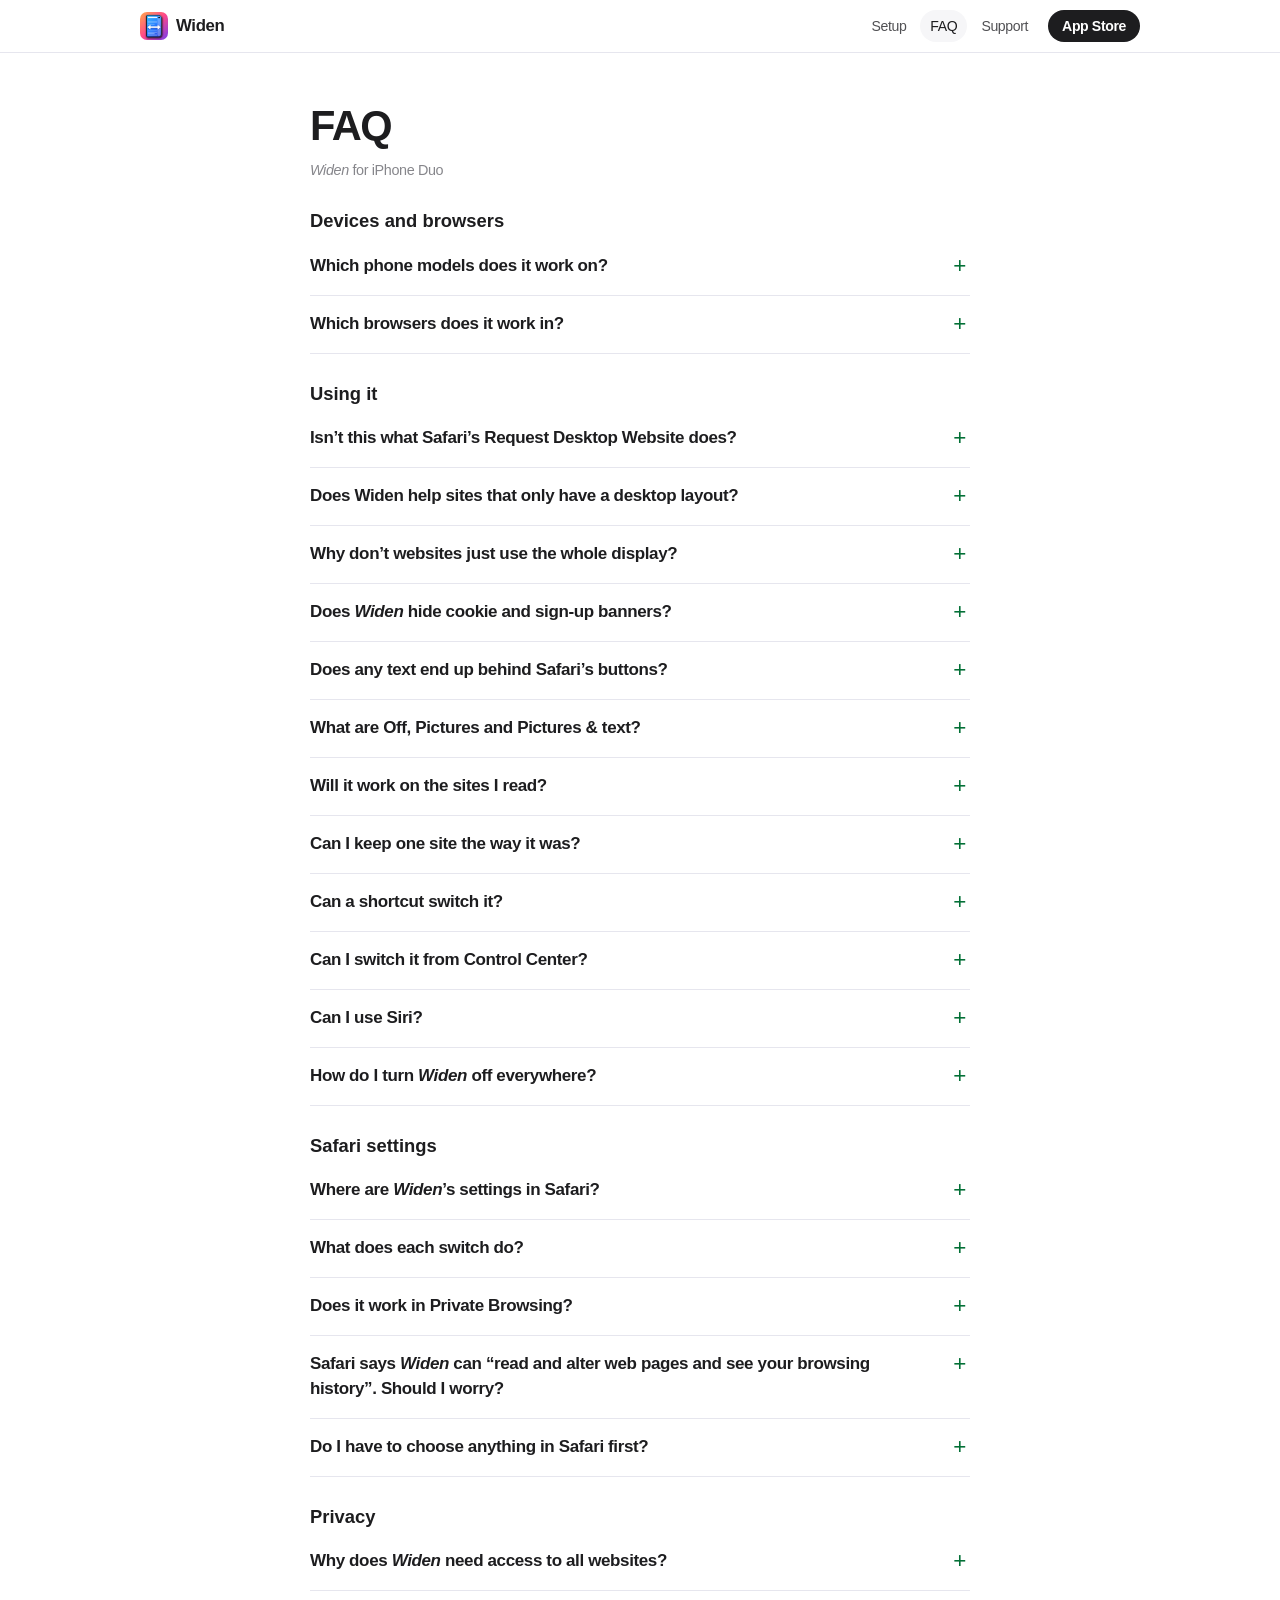
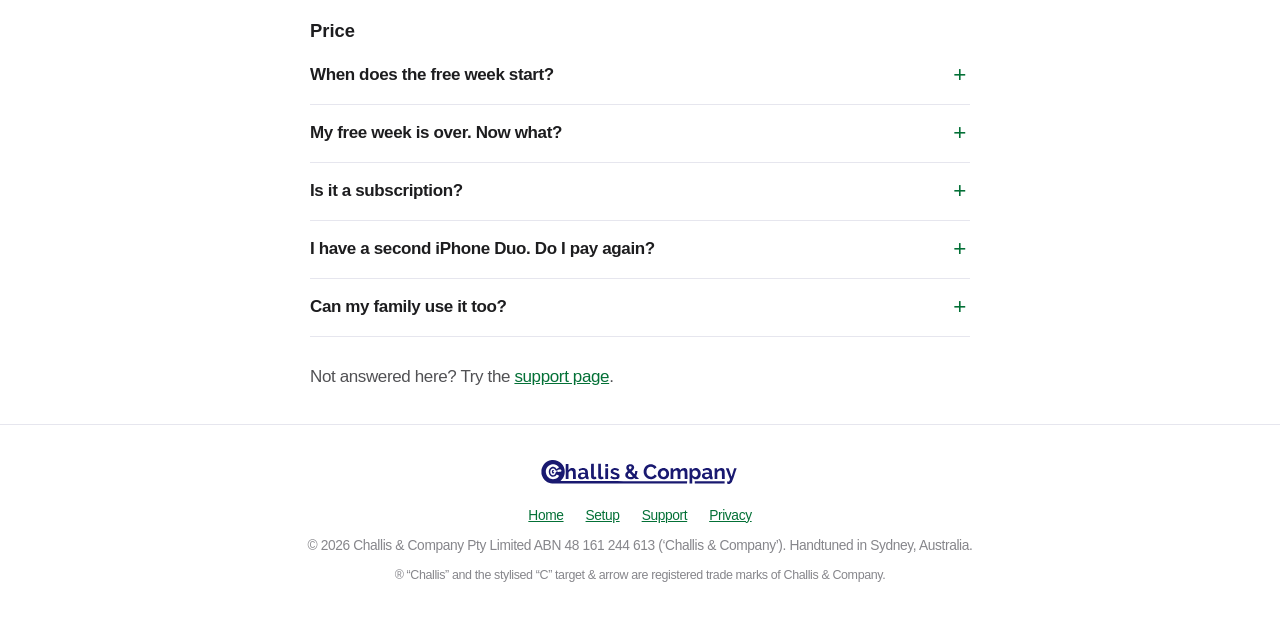
==== faq/index.html @ 553110d8 "Apple's App Store badge, black and (in dark mode) white Co-Authored-By: Claude Opus 5.5 <noreply@ant" ====
<!DOCTYPE html>
<html lang="en">
<head>
<meta charset="utf-8">
<meta name="viewport" content="width=device-width, initial-scale=1">
<title>FAQ — Widen for iPhone Duo</title>
<meta name="description" content="Answers about Widen, the Safari extension for the iPhone Duo&#39;s outer display: phones, browsers, websites, privacy and the free week.">
<meta property="og:type" content="website">
<meta property="og:site_name" content="Widen for iPhone Duo">
<meta property="og:title" content="FAQ — Widen for iPhone Duo">
<meta property="og:description" content="Answers about Widen, the Safari extension for the iPhone Duo&#39;s outer display: phones, browsers, websites, privacy and the free week.">
<meta property="og:url" content="https://widen.challis.com.au/faq/">
<meta property="og:image" content="https://widen.challis.com.au/img/share.png?v=2">
<meta property="og:image:width" content="1200">
<meta property="og:image:height" content="630">
<meta property="og:image:alt" content="Google Maps on iPhone Duo's outer display, without and with Widen">
<meta name="twitter:card" content="summary_large_image">
<link rel="icon" type="image/png" sizes="32x32" href="../img/favicon-32.png">
<link rel="icon" type="image/png" sizes="16x16" href="../img/favicon-16.png">
<link rel="stylesheet" href="../style.css?v=af453d93">
<link rel="apple-touch-icon" href="../img/apple-touch-icon.png">
</head>
<body>
<a class="skip" href="#main">Skip to content</a>
<nav class="bar" aria-label="Widen">
  <div class="wrap">
    <a class="bar-brand" href="../"><img src="../img/apple-touch-icon.png" alt=""><span class="bar-name">Widen</span></a>
    <div class="bar-links"><a href="../setup/">Setup</a><a href="../faq/" aria-current="page">FAQ</a><a href="../support/">Support</a><a class="bar-store" href="https://apps.apple.com/app/id6824905949">App Store</a></div>
  </div>
</nav>
<main class="doc" id="main">
  <div class="wrap narrow">
    <h1>FAQ</h1>
    <p class="updated"><em>Widen</em> for iPhone Duo</p>

    <h2>Devices and browsers</h2>
    <div class="faq">
      <details>
        <summary>Which phone models does it work on?</summary>
        <p>The iPhone Duo, on its outer display, when the phone is closed. That&rsquo;s the only display where Safari puts its buttons in a column down the side. On the inner display, <em>Widen</em> leaves pages alone, and on other iPhone models the app tells you it has nothing to change.</p>
      </details>
      <details>
        <summary>Which browsers does it work in?</summary>
        <p>Safari. <em>Widen</em> is a Safari extension, and other browsers on iPhone can&rsquo;t run Safari extensions.</p>
      </details>
    </div>

    <h2>Using it</h2>
    <div class="faq">
      <details>
        <summary>Isn&rsquo;t this what Safari&rsquo;s Request Desktop Website does?</summary>
        <p>No. Request Desktop Website swaps a phone layout for the computer version and shrinks it to fit, so the text gets tiny. <em>Widen</em> keeps the phone layout at its normal size and gives it more room.</p>
      </details>
      <details>
        <summary>Does Widen help sites that only have a desktop layout?</summary>
        <p>Yes, if you ask. Those sites are left alone at first. Set one to <strong>Pictures</strong> or <strong>Pictures &amp; text</strong> and tick <strong>Widen its desktop layout too</strong>: <em>Widen</em> fits the page to the display, then stretches it across the full width like any other.</p>
      </details>
      <details>
        <summary>Why don&rsquo;t websites just use the whole display?</summary>
        <p>They can&rsquo;t. Safari stops every page at the edge of its buttons, and a page that tries to reach underneath ends up sliding sideways as you scroll. <em>Widen</em> works from inside Safari, so it can widen the page and hold it steady at the same time.</p>
      </details>
      <details>
        <summary>Does <em>Widen</em> hide cookie and sign-up banners?</summary>
        <p>Yes, by default. It hides the cookie notices, newsletter sign-ups and &ldquo;open in the app&rdquo; boxes that sit over the page. It doesn&rsquo;t accept or decline anything for you; the site just treats you as not having chosen yet. To see them again, switch off <strong>Hide cookie, sign-up and app banners</strong> in <em>Widen</em>&rsquo;s panel.</p>
        <p>Whatever a site does until you choose still applies: it may use only essential cookies, or assume your consent where the law allows. A few sites also dim the page or stop it scrolling until you answer. If that happens, switch banner hiding off, answer the notice, then switch it back on.</p>
      </details>
      <details>
        <summary>Does any text end up behind Safari&rsquo;s buttons?</summary>
        <p>Not in the standard <strong>Pictures</strong> mode: text runs up to the buttons and stops, and only pictures, tables and backgrounds go behind them. If you&rsquo;d rather have every line full width, choose <strong>Pictures &amp; text</strong>. Site headers and menus stay clear of the camera either way.</p>
      </details>
      <details>
        <summary>What are Off, Pictures and Pictures &amp; text?</summary>
        <ul class=\"modes\"><li><strong>Off</strong>: Safari as usual.</li><li><strong>Pictures</strong>: photos, backgrounds and tables use the full width; text stops at Safari&rsquo;s buttons.</li><li><strong>Pictures &amp; text</strong>: text runs under the buttons too.</li></ul>
        <p>Choose one as the default for every site, and a different one for any site you like.</p>
      </details>
      <details>
        <summary>Will it work on the sites I read?</summary>
        <p>On almost all of them. A few sites size themselves in ways <em>Widen</em> can&rsquo;t reach yet, or come only in a desktop layout, which <em>Widen</em> leaves alone unless you ask. If a site doesn&rsquo;t look right, set it to <strong>Off</strong> in <em>Widen</em>&rsquo;s panel and <a href="../support/">tell us which one</a>; we&rsquo;ll try to fix it.</p>
      </details>
      <details>
        <summary>Can I keep one site the way it was?</summary>
        <p>Yes. Open <em>Widen</em>&rsquo;s panel on that site and set it to <strong>Off</strong>. Or do the reverse: leave <em>Widen</em> off and set the few sites you read most to <strong>Pictures</strong> or <strong>Pictures &amp; text</strong>. The panel lists every site you&rsquo;ve set, with a Remove button.</p>
      </details>
      <details>
        <summary>Can a shortcut switch it?</summary>
        <p>Yes. In Apple&rsquo;s Shortcuts app, <strong>Set Widen</strong> chooses <strong>Off</strong>, <strong>Pictures</strong> or <strong>Pictures &amp; text</strong>, and <strong>Toggle Widen</strong> switches between <strong>Off</strong> and <strong>Pictures</strong>. Use them in your own shortcuts and automations. Open pages follow straight away.</p>
      </details>
      <details>
        <summary>Can I switch it from Control Center?</summary>
        <p>Yes. In Control Center, tap <strong>+</strong>, then <strong>Add a Control</strong>, and choose <strong>Widen</strong>. Each tap steps through Off, Pictures and Pictures &amp; text, and the button shows the current mode. It sets the choice for all sites (sites with their own setting keep it), and Safari uses it from the next page you open.</p>
      </details>
      <details>
        <summary>Can I use Siri?</summary>
        <p>Yes. Say &ldquo;Toggle Widen&rdquo; to switch between <strong>Off</strong> and <strong>Pictures</strong>, or &ldquo;Set Widen&rdquo; and Siri asks which mode you want.</p>
      </details>
      <details>
        <summary>How do I turn <em>Widen</em> off everywhere?</summary>
        <p>Choose <strong>Off</strong> in <em>Widen</em>&rsquo;s panel in Safari. To remove it altogether, turn off <strong>Allow Extension</strong> in Settings › Apps › Safari › Extensions › Widen, or delete the app.</p>
      </details>
    </div>

    <h2>Safari settings</h2>
    <div class="faq">
      <details>
        <summary>Where are <em>Widen</em>&rsquo;s settings in Safari?</summary>
        <p>In <strong>Settings › Apps › Safari › Extensions › Widen</strong>. The <em>Widen</em> app&rsquo;s <strong>Open Safari Settings</strong> button takes you straight there.</p>
      </details>
      <details>
        <summary>What does each switch do?</summary>
        <p><strong>Allow Extension</strong> is the main switch: with it off, <em>Widen</em> does nothing at all. Under it, <strong>All Websites</strong> should be set to <strong>Allow</strong> so <em>Widen</em> can work on every page. <strong>Ask</strong> makes Safari check with you site by site, and until you allow a site, <em>Widen</em> can&rsquo;t see it (its panel tells you how to allow it). <strong>Private Browsing</strong> is a separate switch, covered below.</p>
      </details>
      <details>
        <summary>Does it work in Private Browsing?</summary>
        <p>Only if you let it. Safari doesn&rsquo;t run extensions in Private Browsing unless you switch on <strong>Private Browsing</strong> in <em>Widen</em>&rsquo;s Safari settings.</p>
        <p>If you do, your privacy is unchanged. <em>Widen</em> never records which pages you open, keeps no history, and sends nothing off your iPhone, so it has nothing to leave behind when you close a private tab. It only adjusts how each page is laid out, then forgets it.</p>
      </details>
      <details>
        <summary>Safari says <em>Widen</em> can &ldquo;read and alter web pages and see your browsing history&rdquo;. Should I worry?</summary>
        <p>That&rsquo;s Safari&rsquo;s standard wording for any extension that works on web pages. <em>Widen</em> only measures each page&rsquo;s layout and adjusts it on your iPhone. It doesn&rsquo;t record your browsing or send anything anywhere. The <a href="../privacy/">privacy policy</a> has the details.</p>
      </details>
      <details>
        <summary>Do I have to choose anything in Safari first?</summary>
        <p>No. Once <em>Widen</em> is allowed in Safari, every site opens in <strong>Pictures</strong> mode. Use the <em>Widen</em> panel in Safari&rsquo;s page menu only to change that, or to give one site its own setting.</p>
      </details>
    </div>

    <h2>Privacy</h2>
    <div class="faq">
      <details>
        <summary>Why does <em>Widen</em> need access to all websites?</summary>
        <p>It has to adjust each page&rsquo;s layout as it loads. It doesn&rsquo;t keep or send anything: no analytics, and no network requests of its own. The <a href="../privacy/">privacy policy</a> is short. If you&rsquo;d rather, set <strong>All Websites</strong> to <strong>Ask</strong> and allow just the sites you choose.</p>
      </details>
    </div>

    <h2>Price</h2>
    <div class="faq">
      <details>
        <summary>When does the free week start?</summary>
        <p>By itself, the first time <em>Widen</em> widens a page, once you&rsquo;ve turned it on in Safari. There&rsquo;s no trial to start.</p>
      </details>
      <details>
        <summary>My free week is over. Now what?</summary>
        <p>Pages go back to how Safari lays them out, and your settings wait for you. Buy <em>Widen</em> in the app whenever you like and everything picks up where it was.</p>
      </details>
      <details>
        <summary>Is it a subscription?</summary>
        <p>No. It&rsquo;s US$3.99 (launch price) for lifetime access, paid once. Outside the US, the App Store sets the equivalent price in your currency.</p>
      </details>
      <details>
        <summary>I have a second iPhone Duo. Do I pay again?</summary>
        <p>No. Open the <em>Widen</em> app on the other iPhone Duo, signed in with the same Apple Account, and restore your purchase. If you haven&rsquo;t bought it yet, that iPhone Duo gets its own free week.</p>
      </details>
      <details>
        <summary>Can my family use it too?</summary>
        <p>Yes. <em>Widen</em> works with Family Sharing, so one purchase covers everyone in your family group who has an iPhone Duo. They open the <em>Widen</em> app and restore the purchase.</p>
      </details>
    </div>

    <p style="margin-top:28px">Not answered here? Try the <a href="../support/">support page</a>.</p>
  </div>
</main>
<footer>
  <div class="wrap">
    <a class="cc-link" href="https://challis.com.au/" aria-label="Challis &amp; Company"><svg class="cc-mark" viewBox="0 0 1642 217" fill="currentColor" role="img" aria-label="Challis &amp; Company"><path d="M965 2090 c-272 -30 -533 -186 -685 -410 -56 -82 -107 -189 -137 -287 -25 -82 -27 -101 -27 -268 0 -167 2 -186 27 -268 64 -209 184 -383 348 -507 153 -115 307 -173 509 -190 77 -7 1921 -10 5595 -8 l5480 3 3 98 3 97 -5206 0 c-2863 0 -5205 2 -5205 3 0 2 37 42 83 88 187 189 279 415 279 684 0 268 -92 495 -277 681 -208 211 -501 316 -790 284z m254 -365 c35 -9 91 -30 125 -48 63 -33 159 -121 188 -173 l17 -31 -89 -61 c-49 -34 -93 -62 -97 -61 -4 0 -21 21 -38 47 -39 60 -94 98 -175 118 -81 21 -155 14 -225 -21 -226 -110 -276 -472 -93 -671 60 -65 145 -104 228 -104 123 0 230 52 281 137 12 21 23 39 25 41 3 5 184 -99 190 -110 10 -15 -44 -94 -93 -138 -103 -90 -249 -143 -398 -143 -138 0 -226 30 -342 118 -161 120 -267 356 -249 554 9 91 45 206 89 279 72 121 225 233 363 266 78 19 214 19 293 1z m-62 -346 c51 -25 98 -78 116 -134 l14 -40 57 3 c48 2 65 8 104 37 50 39 51 39 174 55 95 13 114 9 98 -20 -14 -25 -13 -30 6 -30 8 0 25 -5 37 -11 21 -12 21 -12 -8 -35 -28 -22 -28 -24 -12 -42 9 -10 17 -21 17 -24 0 -3 -51 -13 -112 -23 -110 -16 -114 -16 -170 4 -54 18 -84 20 -155 5 -16 -3 -23 -14 -28 -46 -17 -100 -67 -177 -138 -213 -65 -32 -110 -32 -175 1 -186 92 -185 421 1 513 54 27 119 27 174 0z" transform="translate(0.000000,217.000000) scale(0.100000,-0.100000)"/><path d="M1033 1260c-57-34-79-139-47-219 38-96 129-94 170 5 23 54 20 57-42 49l-55-7 3 38c3 37 5 39 47 46 24 4 46 10 49 12 11 11-36 71-64 82-27 11-35 10-61-6zM2117 1764c-4-4-7-286-7-626l0-618 115 0 115 0 0 273 0 274 29 39c59 83 149 132 216 120 52-10 100-57 114-110 7-28 11-150 11-320l0-276 116 0 116 0-4 338c-5 365-8 393-63 472-96 139-356 127-490-22-24-26-45-48-47-48-1 0-3 114-3 252l0 253-106 3c-58 1-108-1-112-4zM4197 1763c-12-12-8-1047 4-1105 9-40 21-63 53-94 66-67 165-78 319-37 65 18 64 16 43 123-9 48-16 64-27 61-7-2-37-6-65-8-47-5-52-3-77 27l-27 32 0 504 0 504-108 0c-60 0-112-3-115-7zM4780 1215c0-477 2-561 15-592 34-82 96-117 205-117 82 0 179 18 202 37 13 11 13 22 0 95-13 69-18 82-31 76-9-3-37-9-62-11-38-4-50-1-75 20l-29 25-3 511-3 511-109 0-110 0 0-555zM5367 1764c-4-4-7-56-7-116l0-108 115 0 116 0-3 113-3 112-106 3c-58 1-108-1-112-4zM7337 1740c-143-24-242-126-254-260-7-77 16-145 79-227l50-65-24-15c-48-33-135-130-158-178-21-41-25-65-25-136 0-79 3-92 35-154 113-221 432-272 682-108l28 17 48-47 48-48 144 3 143 3-116 123c-65 68-117 127-117 132 0 4 11 32 25 62 31 68 61 182 70 271l7 68-93-3-94-3-7-66c-7-79-38-181-52-177-6 2-60 54-121 116l-109 112 71 65c118 107 157 217 121 336-26 89-121 159-239 179-71 11-74 11-142 0zm133-175c16-8 34-24 40-34 16-31 12-93-9-125-20-29-97-96-112-96-4 0-28 26-53 58-37 46-46 65-46 97 0 48 21 82 64 101 41 18 80 17 116-1zm15-666c72-77 130-146 130-152 0-6-22-22-50-36-64-34-188-37-248-7-81 40-122 149-83 224 18 35 94 112 111 112 5 0 69-64 140-141zM8993 1729c-223-37-409-214-468-444-20-78-19-231 1-308 56-216 231-400 429-453 67-18 205-17 284 1 90 22 184 70 247 128 59 54 99 111 91 131-5 13-158 106-175 106-5 0-15-12-23-26-24-45-107-112-162-130-302-102-559 216-447 551 55 161 188 254 349 243 109-8 215-70 257-151l15-28 82 57c45 31 86 60 91 64 12 11-45 90-98 137-121 106-296 152-473 122zM3423 1419c-90-15-253-85-253-108 0-5 13-37 29-73l30-65 92 46c89 45 95 46 183 46 79 0 96-3 130-24 47-29 75-87 76-155l0-48-32 7c-95 21-119 24-188 24-169 1-308-72-357-188-22-50-22-146 0-203 26-67 111-143 184-164 122-35 272 0 367 87 30 27 57 49 60 49 3 0 6-12 6-27 0-38 34-91 66-103 14-6 59-10 100-10l74 0 0 99c0 91-2 100-20 106-27 9-29 21-33 245-4 219-16 270-81 346-83 97-256 142-433 113zm242-493l40-12 3-66c3-62 1-69-27-101-62-70-204-102-279-63-66 34-91 119-53 182 31 51 92 74 191 73 47 0 103-6 125-13zM6040 1416c-70-20-123-51-164-96-85-95-98-228-29-310 35-43 100-73 244-116 162-47 211-72 222-110 22-76-55-131-169-121-75 7-158 35-225 76-27 17-53 31-58 31-15 0-83-119-77-135 9-24 97-74 181-102 68-22 98-26 200-27 71-1 137 4 162 12 60 18 133 70 168 120 26 38 30 54 34 123 4 95-7 126-61 175-50 45-101 66-260 111-145 40-183 60-192 98-11 44 21 97 69 113 76 26 205-4 295-68l29-21 45 68c53 78 52 81-44 132-104 56-265 76-370 47zM10023 1415c-290-63-436-392-299-670 82-166 251-257 454-242 250 17 422 206 422 462 0 311-266 518-577 450zm214-206c84-41 133-131 133-244 0-87-24-150-80-206-77-77-183-89-271-29-165 110-150 391 26 483 44 24 139 22 192-4zM11171 1419c-69-13-132-49-188-106l-53-54 0 76 0 76-102-3-102-3-2-442-2-443 114 0 114 0 0 260c0 292 1 299 70 374 72 77 161 95 225 44 52-41 55-62 55-383l0-295 115 0 115 0 0 260c0 292 1 299 70 374 93 101 213 97 261-7 17-38 19-69 19-334l0-293 116 0 116 0-4 348c-5 382-7 400-69 475-40 49-95 76-167 83-115 12-257-49-320-137-15-21-30-39-33-39-3 0-13 18-22 39-49 111-172 160-326 130zM12689 1417c-64-18-132-60-172-107-18-22-37-40-41-40-4 0-6 30-5 68l3 67-97 3-97 3 0-631 0-631 111 3 110 3-1 253c0 167 3 252 10 252 5 0 10-4 10-8 0-20 90-97 140-121 47-22 68-26 150-26 84 0 102 3 152 28 268 132 322 572 96 783-98 92-252 134-369 101zm138-208c218-106 173-477-64-515-86-13-198 56-247 153-22 45-22 212 0 259 19 39 74 90 118 110 48 21 143 17 193-7zM13585 1414c-60-13-183-63-223-92-10-6-5-24 19-80l32-71 61 33c150 84 309 87 379 8 25-28 46-89 47-134 0-43 0-43-85-23-119 29-268 14-366-35-55-29-114-93-135-146-25-67-15-170 22-231 108-174 377-191 547-34l45 41 11-44c7-28 22-53 42-70 29-25 37-27 113-24l81 3 3 96c2 90 1 97-18 102-33 9-40 50-40 241 0 132-4 196-15 233-31 103-103 176-212 215-77 27-216 33-308 12zm263-489l52-16 0-59c0-55-3-63-37-101-44-48-70-63-142-78-88-19-160 11-197 81-20 38-17 70 9 109 38 57 89 79 183 79 44 0 104-7 132-15zM14802 1420c-78-16-160-60-207-111-25-27-48-49-50-49-3 0-5 34-5 75l0 75-100 0-100 0 0-445 0-445 110 0 110 0 0 255c0 286 3 300 68 369 43 44 123 86 167 86 46 0 97-32 119-76 20-36 21-59 24-337l3-297 116 0 115 0-4 338c-4 275-8 346-21 388-38 116-114 174-236 180-36 2-85-1-109-6zM5360 965l0-445 115 0 115 0 0 445 0 445-115 0-115 0 0-445zM15260 1403c0-5 78-206 174-448l173-440-22-62c-43-119-72-142-162-126l-53 10 0-99 0-98 28-7c44-12 154-6 201 11 59 21 104 57 140 109 19 29 95 232 220 591 105 302 191 552 191 557 0 5-46 9-103 9l-104 0-103-340c-57-187-107-340-111-340-3 0-27 60-52 133-25 72-78 225-118 340l-71 207-114 0c-63 0-114-3-114-7z" transform="translate(0.000000,217.000000) scale(0.100000,-0.100000)"/><path d="M12710 345 c-1 -3 -1 -47 -1 -97 l-1 -93 1226 -3 1226 -2 0 100 0 100 -1225 0 c-674 0 -1225 -2 -1225 -5z" transform="translate(0.000000,217.000000) scale(0.100000,-0.100000)"/></svg></a>
    <nav><a href="../">Home</a><a href="../setup/">Setup</a><a href="../support/">Support</a><a href="../privacy/">Privacy</a></nav>
    <p>&copy; 2026 Challis &amp; Company Pty Limited ABN 48 161 244 613 (&lsquo;Challis &amp; Company&rsquo;). Handtuned in Sydney, Australia.</p>
    <p class="legal">&reg; &ldquo;Challis&rdquo; and the stylised &ldquo;C&rdquo; target &amp; arrow are registered trade marks of Challis &amp; Company.</p>
  </div>
</footer>
</body>
</html>
---- style.css ----
/* Widen site: one stylesheet for all three pages. Light and dark follow the
   reader's system setting. */
:root {
  color-scheme: light dark;
  /* Puzzlement's brand colours, shared across Challis apps */
  --red: #700000;
  --green: #037036;
  --navy-b: #191970;
  --purple: #580470;
  --orange: #e07e1b;
  --teal: #065570;

  --bg: #ffffff;
  --band: #f6f6f8;
  --card: #ffffff;
  --ink: #1d1d1f;
  --soft: #515154;
  --faint: #86868b;
  --rule: #e6e6ee;
  --blue: var(--navy-b);
  --blue-ink: var(--green);
  --navy: var(--navy-b);
  --shadow: 0 2px 12px rgba(20, 26, 46, .08);

  /* the Duo pictures */
  --d-body: #1b1d24;
  --d-screen: #ffffff;
  --d-gutter: #eceef3;
  --d-bar: #191970;
  --d-logo: #ffffff;
  --d-photo: #b9cfe0;
  --d-sun: #e07e1b;
  --d-hill: #037036;
  --d-ink: #2a2f40;
  --d-text: #b9bdc9;
  --d-strip: rgba(214, 218, 228, .5);
  --d-btn: #6b7081;
}
@media (prefers-color-scheme: dark) {
  :root {
    --red: #f24d40;
    --green: #3cc27a;
    --navy-b: #8c9eff;
    --purple: #c27af2;
    --orange: #f0a050;
    --teal: #4fb3d4;

    --bg: #10101c;
    --band: #181828;
    --card: #1f1f33;
    --ink: #f5f5f7;
    --soft: #a1a1a6;
    --faint: #86868b;
    --rule: #2b2b44;
    --shadow: 0 2px 14px rgba(0, 0, 0, .35);

    --glyph-ink: #10101c;
    --d-body: #000000;
    --d-screen: #1c1c1e;
    --d-gutter: #0a0a0b;
    --d-bar: #2a2a8c;
    --d-photo: #2c4258;
    --d-sun: #e07e1b;
    --d-hill: #037036;
    --d-ink: #e5e5ea;
    --d-text: #55565c;
    --d-strip: rgba(120, 122, 132, .34);
    --d-btn: #c7c7cc;
  }
}

* { margin: 0; padding: 0; box-sizing: border-box; }
html { scroll-behavior: smooth; -webkit-text-size-adjust: 100%; }
body {
  /* San Francisco on Apple devices (no web fonts, so no third-party requests) */
  font-family: -apple-system, BlinkMacSystemFont, "SF Pro Text", "SF Pro Display", "Helvetica Neue", Inter, "Segoe UI", Roboto, Arial, sans-serif;
  font-size: 17px;
  line-height: 1.47;
  letter-spacing: -0.022em;
  -webkit-font-smoothing: antialiased;
  color: var(--ink);
  background: var(--bg);
}
h1, h2, h3, .lede, .deal-big { font-family: -apple-system-headline, -apple-system, BlinkMacSystemFont, "SF Pro Display", "Helvetica Neue", Inter, "Segoe UI", Roboto, Arial, sans-serif; }
a { color: var(--blue-ink); }
.wrap { max-width: 1040px; margin: 0 auto; padding: 0 20px; }
.narrow { max-width: 700px; }
h2 { font-size: 2.5rem; font-weight: 700; letter-spacing: -0.03em; line-height: 1.1; }
.kicker {
  display: block; font-size: 1.15rem; font-weight: 600; letter-spacing: -0.01em;
  color: var(--red); margin-bottom: 6px;
}
.intro { color: var(--soft); max-width: 820px; margin-top: 12px; font-size: 1.1rem; line-height: 1.42; }
section { padding: 64px 0; }
section.band { background: var(--band); }

.skip { position: absolute; left: -9999px; top: 8px; z-index: 20; background: var(--ink); color: var(--bg); padding: 8px 14px; border-radius: 8px; }
.skip:focus { left: 12px; }

/* ---------- Top bar (stays put) ---------- */
.bar {
  position: sticky; top: 0; z-index: 10;
  background: color-mix(in srgb, var(--bg) 78%, transparent);
  -webkit-backdrop-filter: saturate(180%) blur(20px); backdrop-filter: saturate(180%) blur(20px);
  border-bottom: 1px solid var(--rule);
}
.bar .wrap { display: flex; align-items: center; justify-content: space-between; gap: 12px; height: 52px; }
.bar-brand { display: flex; align-items: center; gap: 8px; font-weight: 700; font-size: 1.05rem; color: var(--ink); text-decoration: none; letter-spacing: -0.02em; }
.bar-brand img { width: 28px; height: 28px; border-radius: 7px; }
.bar-links { display: flex; align-items: center; gap: 4px; }
.bar-links a { color: var(--soft); text-decoration: none; font-size: .88rem; padding: 6px 10px; border-radius: 999px; white-space: nowrap; }
.bar-links a:hover, .bar-links a[aria-current="page"] { color: var(--ink); background: var(--band); }
.bar-links .bar-store { background: var(--ink); color: var(--bg); font-weight: 600; margin-left: 6px; padding: 6px 14px; }
.bar-links .bar-store:hover { background: var(--ink); color: var(--bg); opacity: .85; }
@media (max-width: 420px) {
  .bar-links a { padding: 6px 7px; font-size: .84rem; }
  .bar-links .bar-store { padding: 6px 11px; margin-left: 2px; }
}

/* ---------- Top ---------- */
.top { padding: 40px 0 28px; }
html { scroll-padding-top: 64px; }
.top .wrap { display: grid; grid-template-columns: minmax(0, 1.1fr) minmax(0, 1fr); gap: 40px; align-items: center; }
.brand { display: flex; align-items: center; gap: 16px; }
.brand img { width: 76px; height: 76px; border-radius: 18px; box-shadow: 0 8px 24px rgba(20, 26, 46, .25); }
.brand h1 { font-size: 3rem; font-weight: 700; letter-spacing: -0.035em; line-height: 1; }
.brand h1 { display: flex; flex-direction: column; align-items: center; }
.brand .sub { display: block; text-align: center; font-size: .95rem; color: var(--faint); font-weight: 500; margin-top: 4px; letter-spacing: 0; }
.lede { font-size: 1.75rem; line-height: 1.18; font-weight: 700; margin-top: 26px; letter-spacing: -0.028em; }
.lede-2 { display: block; margin-top: .35em; }
.lede ~ p:not(.cta) { color: var(--soft); margin-top: 12px; font-size: 1.05rem; }
.cta { margin-top: 26px; display: flex; flex-wrap: wrap; gap: 12px 18px; align-items: center; }
.store { display: inline-block; line-height: 0; }
.store img { display: block; width: 162px; height: 54px; }
.cta .note { color: var(--faint); font-size: .9rem; }

.duo { width: 100%; height: auto; display: block; filter: drop-shadow(0 12px 24px rgba(20, 26, 46, .22)); }
.d-body { fill: var(--d-body); }
.d-key { fill: #3d3d42; }
.d-hinge { fill: #000; opacity: .45; }
.d-screen { fill: var(--d-screen); }
.d-gutter { fill: var(--d-gutter); }
.d-bar { fill: var(--d-bar); }
.d-logo { fill: var(--d-logo); }
.d-photo { fill: var(--d-photo); }
.d-sun { fill: var(--d-sun); }
.d-hill { fill: var(--d-hill); }
.d-ink { fill: var(--d-ink); }
.d-text { fill: var(--d-text); }
.d-strip { fill: var(--d-strip); }
.d-cam { fill: #050505; }
.d-lens { fill: #1d2a4d; }
.d-btn { fill: var(--d-btn); opacity: .8; }

/* ---------- Before / after ---------- */
.flip { max-width: 390px; min-width: 0; width: 100%; margin: 0 auto; text-align: center; }
.slides {
  display: flex; overflow-x: auto; scroll-snap-type: x mandatory; scrollbar-width: none;
  -webkit-overflow-scrolling: touch; overscroll-behavior-x: contain;
}
.slides::-webkit-scrollbar { display: none; }
.slides:focus-visible { outline: 2px solid var(--navy-b); outline-offset: 4px; border-radius: 12px; }
.slide { flex: 0 0 100%; scroll-snap-align: center; padding: 0 0 18px; box-sizing: border-box; }
/* Screenshots are framed in the iPhone Duo simulator's own device artwork
   (img/*.webp), so the page only stacks them. */
.flip-pics { display: grid; }
.flip-pics img {
  grid-area: 1 / 1; display: block; width: 100%; height: auto;
  transition: opacity .45s ease;
}
.flip[data-state="after"] .pic-before, .flip[data-state="before"] .pic-after { opacity: 0; }
.slide-cap { margin-top: 12px; font-size: .92rem; color: var(--soft); min-height: 4.4em; text-wrap: balance; }
.slide-cap b { display: block; color: var(--ink); font-size: 1rem; }
.flip[data-state="after"] .cap-before, .flip[data-state="before"] .cap-after { display: none; }
.dots { display: flex; justify-content: center; gap: 8px; margin-top: 2px; }
.dots button { width: 8px; height: 8px; padding: 0; border: 0; border-radius: 50%; background: var(--rule); cursor: pointer; }
.dots button[aria-selected="true"] { background: var(--navy-b); width: 20px; border-radius: 4px; }
.flip-ctl { display: inline-grid; grid-template-columns: 1fr 1fr; margin: 0 0 12px; background: var(--band); border-radius: 999px; padding: 4px; }
.flip-ctl button {
  font: inherit; font-size: .9rem; font-weight: 600; color: var(--soft);
  background: none; border: 0; border-radius: 999px; padding: 7px 16px; cursor: pointer;
}
.flip-ctl button[aria-pressed="true"] { background: var(--navy-b); color: var(--glyph-ink, #fff); }
.flip-ctl em, .steps h3 em { font-style: italic; }
/* the bar's icon starts hidden on the home page and appears as the big one shrinks into it */
.shrinking .bar-brand { opacity: 0; }
.shrinking .brand { position: relative; z-index: 11; }
.shrinking .brand img, .shrinking .brand .name { position: relative; display: inline-block; transform-origin: 0 0; will-change: transform; }

.d-note { fill: var(--red); stroke: var(--bg); stroke-width: 4; }
.d-note.n2 { fill: var(--orange); } .d-note.n3 { fill: var(--teal); } .d-note.n4 { fill: var(--green); }
.d-note-n { fill: var(--glyph-ink, #fff); }
.d-note-n { font: 700 22px -apple-system, BlinkMacSystemFont, sans-serif; }

/* ---------- Real screenshots ---------- */
.shots { display: grid; grid-template-columns: repeat(2, minmax(0, 300px)); justify-content: center; gap: 28px; margin-top: 30px; }
.shots figure { text-align: center; }
.shots img {
  display: block; width: 100%; height: auto; background: #fff;
  border: 9px solid #1b1d24; border-left-width: 6px;
  border-radius: 6px 34px 34px 6px;   /* the Duo's hinge side is square */
  box-shadow: 0 14px 30px rgba(20, 26, 46, .22);
}
.shots figcaption { margin-top: 12px; font-size: .9rem; color: var(--soft); }
.shots figcaption b { display: block; color: var(--ink); font-size: .98rem; }
.credit { text-align: center; color: var(--faint); font-size: .78rem; margin-top: 18px; }

/* ---------- A closer look ---------- */
.closer { display: grid; grid-template-columns: 320px 1fr; gap: 48px; align-items: center; }
.notes { list-style: none; counter-reset: n; margin-top: 22px; }
.notes li { counter-increment: n; position: relative; padding-left: 44px; margin-bottom: 16px; color: var(--soft); }
.notes li b { color: var(--ink); }
.notes li::before {
  content: counter(n); position: absolute; left: 0; top: 0;
  width: 28px; height: 28px; border-radius: 50%; background: var(--red); color: #fff;
  font-weight: 700; font-size: .9rem; display: flex; align-items: center; justify-content: center;
}
.notes li:nth-child(2)::before { background: var(--orange); } .notes li:nth-child(3)::before { background: var(--teal); } .notes li:nth-child(4)::before { background: var(--green); }
.notes li::before { color: var(--glyph-ink, #fff); }
.scroll-wrap { text-align: center; }
.scroll-wrap .intro { margin-left: auto; margin-right: auto; }
.scroll-demo { max-width: 340px; margin: 28px auto 0; }
.duo-video { position: relative; }
.duo-video img { display: block; width: 100%; height: auto; position: relative; pointer-events: none; }
.duo-video video { position: absolute; left: 12.25%; top: 7.92%; width: 76.14%; height: 85.28%; object-fit: cover; background: #000; -webkit-mask: url(img/duo-screen-mask.png) 0 0 / 100% 100%; mask: url(img/duo-screen-mask.png) 0 0 / 100% 100%; }
.scroll-demo figcaption { font-size: .88rem; color: var(--soft); margin-top: 2px; }
@media (prefers-reduced-motion: reduce) { .duo-video video { animation: none; } }
.aside { color: var(--soft); margin-top: 10px; }

/* ---------- Extras ---------- */
.extras { margin-top: 30px; display: grid; gap: 0; border-top: 1px solid var(--rule); }
.extras div { display: grid; grid-template-columns: 220px 1fr; gap: 20px; padding: 18px 0; border-bottom: 1px solid var(--rule); }
.extras dt { font-weight: 700; display: flex; gap: 10px; align-items: flex-start; }
.soon { font-size: .68rem; font-weight: 700; letter-spacing: .04em; text-transform: uppercase; color: var(--orange); border: 1px solid currentColor; border-radius: 999px; padding: 1px 7px; margin-left: 4px; white-space: nowrap; }
.dot { flex: none; width: 22px; height: 22px; border-radius: 50%; background: var(--accent); position: relative; transform: translateY(2px); }
.dot::after { content: ""; position: absolute; inset: 0; background: var(--glyph-ink, #fff);
  -webkit-mask: url("data:image/svg+xml,%3Csvg xmlns='http://www.w3.org/2000/svg' viewBox='0 0 24 24'%3E%3Cpath d='M6.5 12.5l3.5 3.5 7.5-8' fill='none' stroke='black' stroke-width='2.6' stroke-linecap='round' stroke-linejoin='round'/%3E%3C/svg%3E") center / 22px no-repeat;
          mask: url("data:image/svg+xml,%3Csvg xmlns='http://www.w3.org/2000/svg' viewBox='0 0 24 24'%3E%3Cpath d='M6.5 12.5l3.5 3.5 7.5-8' fill='none' stroke='black' stroke-width='2.6' stroke-linecap='round' stroke-linejoin='round'/%3E%3C/svg%3E") center / 22px no-repeat; }
.c-red { --accent: var(--red); } .c-green { --accent: var(--green); } .c-navy { --accent: var(--navy-b); }
.c-purple { --accent: var(--purple); } .c-orange { --accent: var(--orange); } .c-teal { --accent: var(--teal); }
.extras dd { color: var(--soft); }

/* ---------- Steps ---------- */
.steps { list-style: none; counter-reset: s; margin-top: 26px; display: grid; gap: 20px; }
.steps li { counter-increment: s; position: relative; padding-left: 52px; }
.steps li::before {
  content: counter(s); position: absolute; top: 0; left: 0;
  width: 36px; height: 36px; border-radius: 50%;
  background: var(--step, var(--navy-b)); color: var(--glyph-ink, #fff); font-weight: 700;
  display: flex; align-items: center; justify-content: center;
}
.steps li:nth-child(1) { --step: var(--purple); } .steps li:nth-child(2) { --step: var(--navy-b); }
.steps li:nth-child(3) { --step: var(--green); }
.steps h3 { font-size: 1.02rem; margin-bottom: 4px; }
.steps p { font-size: .94rem; color: var(--soft); }
.path { font-weight: 600; color: var(--ink); }

.panel-one { max-width: 320px; margin: 28px auto 0; text-align: center; }
.panel-one img { display: block; width: 100%; height: auto; }
.panel-one figcaption { font-size: .9rem; color: var(--soft); margin-top: 4px; }
.panels { display: grid; grid-template-columns: repeat(2, minmax(0, 300px)); justify-content: center; gap: 24px; margin-top: 28px; }
.panels img { display: block; width: 100%; height: auto; }
.panels figcaption { text-align: center; font-size: .9rem; color: var(--soft); margin-top: 4px; }
.panels figcaption b { display: block; color: var(--ink); }
@media (max-width: 560px) { .panels { gap: 10px; } .panels figcaption { font-size: .82rem; } }
.guide { list-style: none; counter-reset: g; margin-top: 30px; }
.guide > li { counter-increment: g; display: grid; grid-template-columns: minmax(0, 1fr) minmax(0, 420px); gap: 28px; align-items: start; padding: 30px 0; border-top: 1px solid var(--rule); }
.guide .where { display: block; font-weight: 700; color: var(--red); }
.guide .where::before { content: counter(g); width: 26px; height: 26px; border-radius: 50%; background: var(--red); color: #fff; font-size: .85rem; display: inline-flex; align-items: center; justify-content: center; margin-right: 8px; vertical-align: 1px; }
.guide h2 { margin: 6px 0 8px; }
.guide .howto { margin-top: 0; grid-template-columns: 1fr; max-width: 260px; gap: 18px; }
.guide .shot { max-width: 260px; text-align: center; }
.guide .shot figcaption, .guide .howto figcaption { font-size: .85rem; color: var(--soft); margin-top: 2px; }
.guide .shot img { display: block; width: 100%; height: auto; }
@media (max-width: 760px) { .guide > li { grid-template-columns: minmax(0, 1fr); gap: 16px; } }
.howto { display: grid; grid-template-columns: 1fr 1fr; gap: 10px; margin-top: 12px; max-width: 420px; }
.howto img { display: block; width: 100%; height: auto; }
.howto figcaption { text-align: center; font-size: .85rem; color: var(--soft); margin-top: 2px; }
.start { display: grid; grid-template-columns: 1fr 420px; gap: 48px; align-items: center; }
.deal { background: var(--band); border-radius: 18px; padding: 26px; }
.launch { display: inline-block; background: var(--orange); color: var(--glyph-ink, #fff); font-size: .72rem; font-weight: 800; letter-spacing: .1em; text-transform: uppercase; padding: 4px 10px; border-radius: 999px; margin-bottom: 10px; }
.deal-big { font-size: clamp(1.3rem, 5.2vw, 1.7rem); font-weight: 800; letter-spacing: -0.02em; line-height: 1.2; color: var(--ink); }
.deal-family { color: var(--green) !important; font-weight: 600; margin-top: 6px !important; }
.deal p + p { color: var(--soft); margin-top: 12px; font-size: .95rem; }

.more { padding: 36px 0; text-align: center; }
.more p { color: var(--soft); display: flex; flex-wrap: wrap; justify-content: center; align-items: center; gap: 12px 18px; }
.button { display: inline-block; background: var(--navy-b); color: var(--glyph-ink, #fff); text-decoration: none; font-weight: 600; padding: 10px 20px; border-radius: 999px; }

/* ---------- FAQ ---------- */
.faq { margin-top: 26px; }
.faq details { border-bottom: 1px solid var(--rule); }
.faq summary {
  cursor: pointer; list-style: none; padding: 16px 32px 16px 0; font-weight: 600; position: relative;
}
.faq summary::-webkit-details-marker { display: none; }
.faq summary::after { content: "+"; position: absolute; right: 4px; top: 12px; font-size: 1.4rem; font-weight: 400; color: var(--green); }
.faq details[open] summary::after { content: "−"; }
.faq .modes { padding: 0 0 8px 20px; color: var(--soft); }
.faq .modes li { margin-bottom: 4px; }
.faq details p { color: var(--soft); padding: 0 0 16px; }

/* ---------- Text pages (privacy, support) ---------- */
.doc { padding: 12px 0 24px; }
.doc .back { display: inline-flex; align-items: center; gap: 10px; text-decoration: none; color: var(--ink); font-weight: 700; }
.doc .back img { width: 34px; height: 34px; border-radius: 8px; }
.doc h1 { font-size: 2.6rem; font-weight: 700; letter-spacing: -0.035em; margin-top: 30px; }
.doc .updated { color: var(--faint); font-size: .9rem; margin-top: 4px; }
.doc h2 { font-size: 1.15rem; margin: 30px 0 6px; letter-spacing: 0; }
.doc p, .doc li { color: var(--soft); margin-bottom: 10px; }
.doc ul { padding-left: 22px; }
.doc .faq { margin-top: 6px; }
.doc .faq details p { margin: 0; }
.doc strong { color: var(--ink); }
.summary { background: var(--band); border-radius: 14px; padding: 18px 20px; margin-top: 24px; }
.summary p { margin: 0; color: var(--ink); }
.mailbox { display: inline-block; margin-top: 8px; font-size: 1.25rem; font-weight: 700; }

/* ---------- Footer ---------- */
footer { border-top: 1px solid var(--rule); padding: 34px 0 48px; color: var(--faint); font-size: .86rem; text-align: center; }
.cc-link { display: inline-block; color: var(--navy-b); margin-bottom: 14px; }
@media (prefers-color-scheme: dark) { .cc-link { color: #fff; } }
.cc-mark { display: block; width: 200px; height: auto; }
footer nav { display: flex; justify-content: center; flex-wrap: wrap; gap: 6px 22px; margin-bottom: 10px; }
footer .legal { max-width: 640px; margin: 10px auto 0; font-size: .78rem; }

/* ---------- Narrow screens ---------- */
@media (max-width: 880px) {
  .top .wrap { grid-template-columns: minmax(0, 1fr); }
  .closer, .start { grid-template-columns: 1fr; }
  .closer-pic { max-width: 300px; margin: 0 auto; }
}
@media (max-width: 560px) {
  section { padding: 48px 0; }
  .top { padding-top: 36px; }
  .brand h1 { font-size: 2.2rem; }
  .lede { font-size: 1.45rem; }
  h2 { font-size: 1.85rem; }
  .extras div { grid-template-columns: 1fr; gap: 4px; }
  .shots { gap: 12px; }
  .shots img { border-width: 5px; border-left-width: 4px; border-radius: 4px 20px 20px 4px; }
}
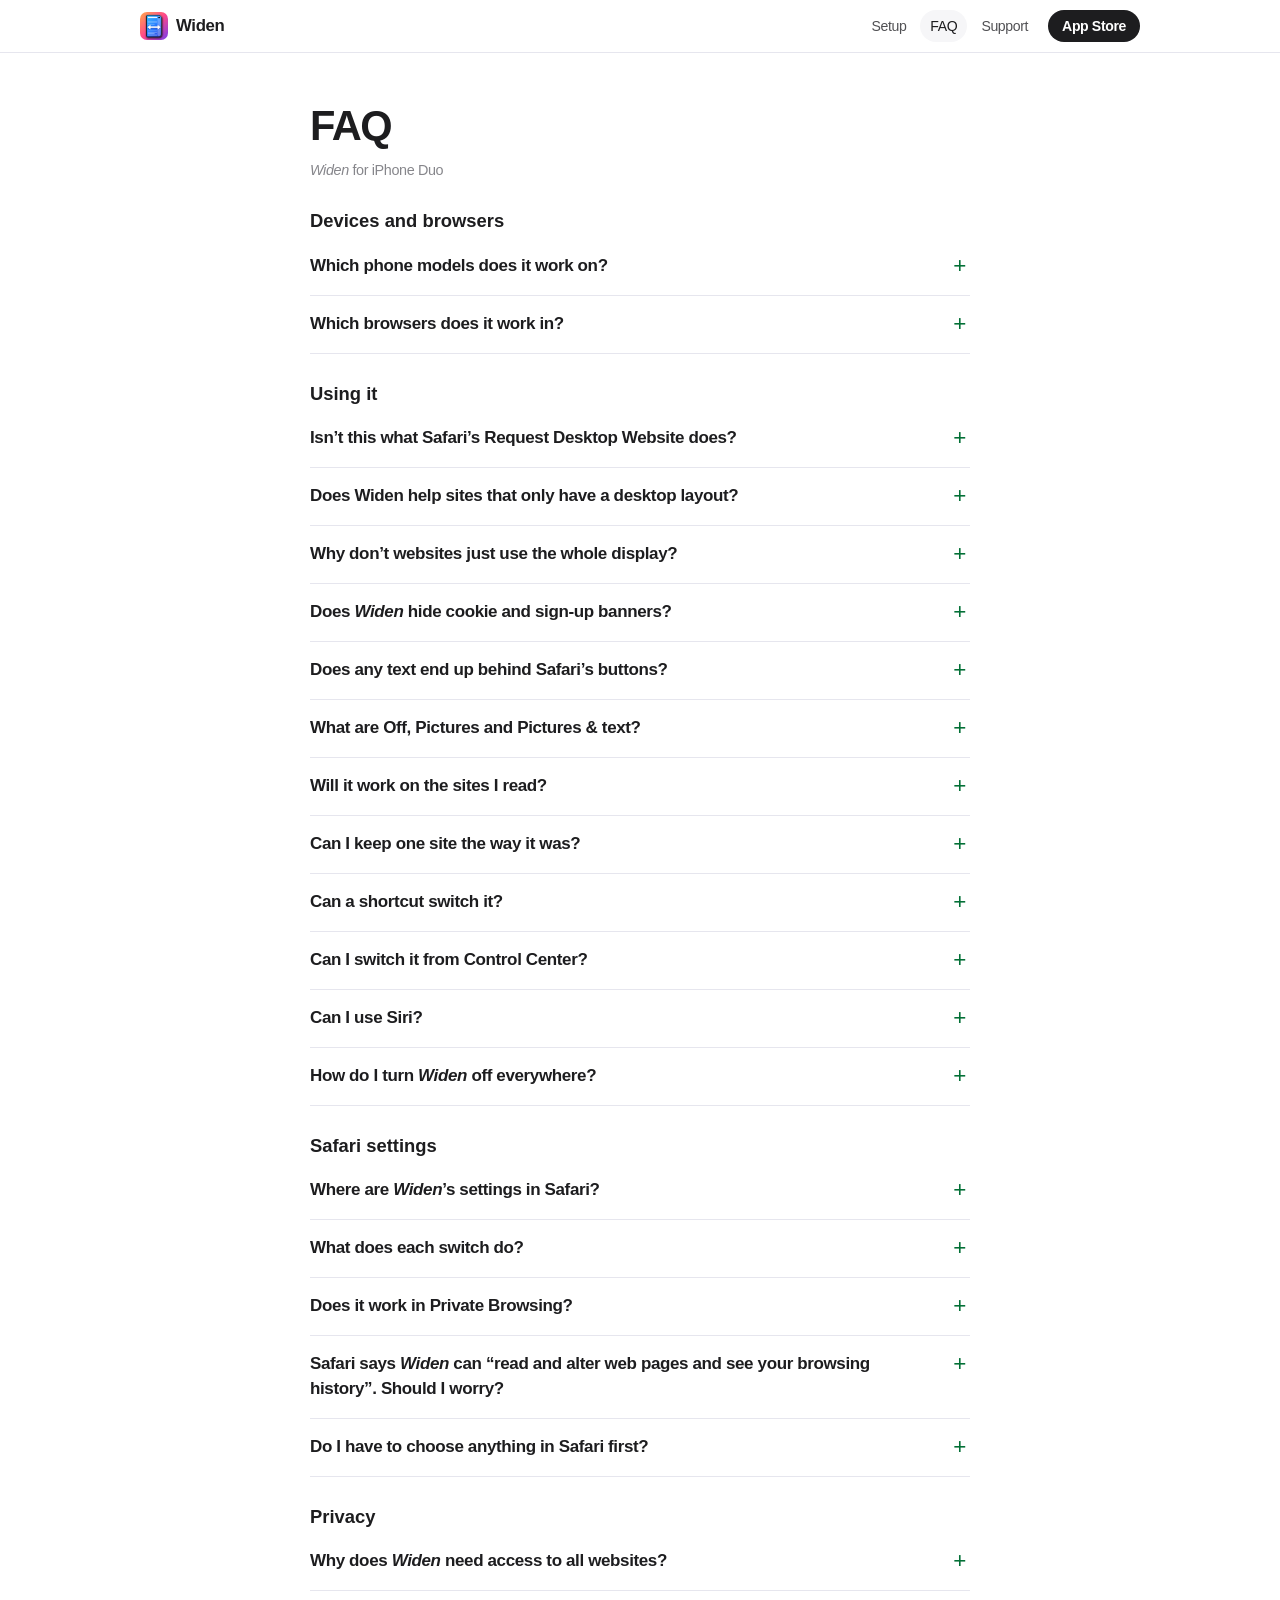
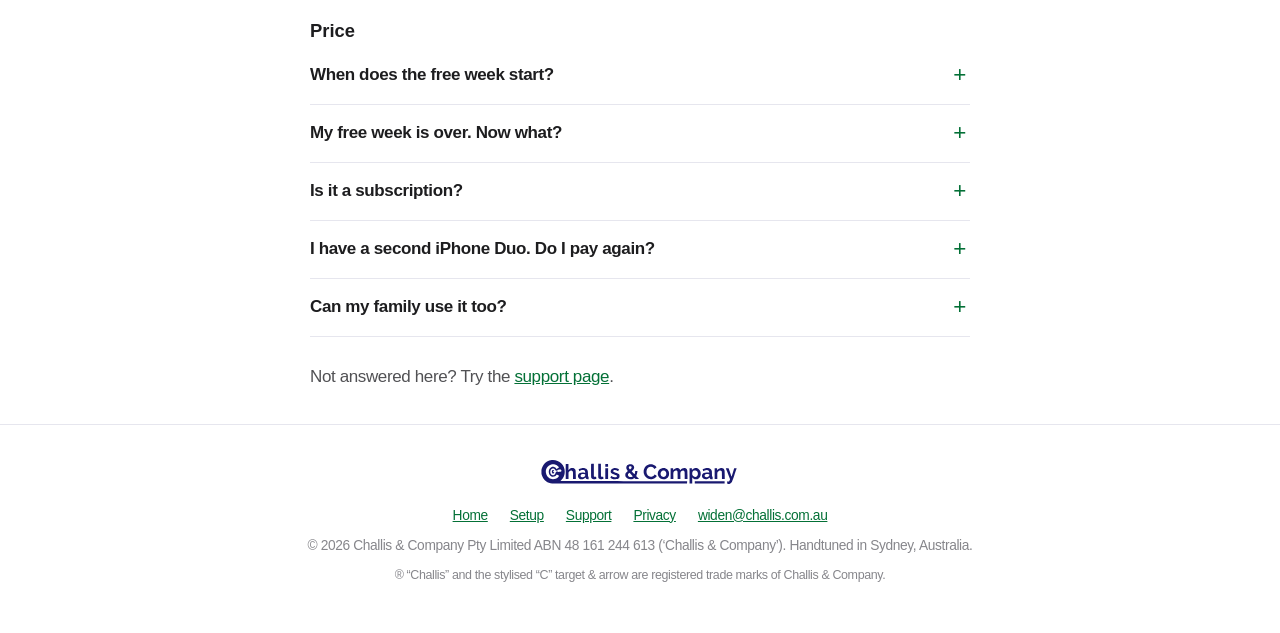
==== commit 06e1e793: "Contact address in every page's footer Co-Authored-By: Claude Opus 5.5 <noreply@anthropic.com>" ====
--- a/faq/index.html
+++ b/faq/index.html
@@ -162,7 +162,7 @@
 <footer>
   <div class="wrap">
     <a class="cc-link" href="https://challis.com.au/" aria-label="Challis &amp; Company"><svg class="cc-mark" viewBox="0 0 1642 217" fill="currentColor" role="img" aria-label="Challis &amp; Company"><path d="M965 2090 c-272 -30 -533 -186 -685 -410 -56 -82 -107 -189 -137 -287 -25 -82 -27 -101 -27 -268 0 -167 2 -186 27 -268 64 -209 184 -383 348 -507 153 -115 307 -173 509 -190 77 -7 1921 -10 5595 -8 l5480 3 3 98 3 97 -5206 0 c-2863 0 -5205 2 -5205 3 0 2 37 42 83 88 187 189 279 415 279 684 0 268 -92 495 -277 681 -208 211 -501 316 -790 284z m254 -365 c35 -9 91 -30 125 -48 63 -33 159 -121 188 -173 l17 -31 -89 -61 c-49 -34 -93 -62 -97 -61 -4 0 -21 21 -38 47 -39 60 -94 98 -175 118 -81 21 -155 14 -225 -21 -226 -110 -276 -472 -93 -671 60 -65 145 -104 228 -104 123 0 230 52 281 137 12 21 23 39 25 41 3 5 184 -99 190 -110 10 -15 -44 -94 -93 -138 -103 -90 -249 -143 -398 -143 -138 0 -226 30 -342 118 -161 120 -267 356 -249 554 9 91 45 206 89 279 72 121 225 233 363 266 78 19 214 19 293 1z m-62 -346 c51 -25 98 -78 116 -134 l14 -40 57 3 c48 2 65 8 104 37 50 39 51 39 174 55 95 13 114 9 98 -20 -14 -25 -13 -30 6 -30 8 0 25 -5 37 -11 21 -12 21 -12 -8 -35 -28 -22 -28 -24 -12 -42 9 -10 17 -21 17 -24 0 -3 -51 -13 -112 -23 -110 -16 -114 -16 -170 4 -54 18 -84 20 -155 5 -16 -3 -23 -14 -28 -46 -17 -100 -67 -177 -138 -213 -65 -32 -110 -32 -175 1 -186 92 -185 421 1 513 54 27 119 27 174 0z" transform="translate(0.000000,217.000000) scale(0.100000,-0.100000)"/><path d="M1033 1260c-57-34-79-139-47-219 38-96 129-94 170 5 23 54 20 57-42 49l-55-7 3 38c3 37 5 39 47 46 24 4 46 10 49 12 11 11-36 71-64 82-27 11-35 10-61-6zM2117 1764c-4-4-7-286-7-626l0-618 115 0 115 0 0 273 0 274 29 39c59 83 149 132 216 120 52-10 100-57 114-110 7-28 11-150 11-320l0-276 116 0 116 0-4 338c-5 365-8 393-63 472-96 139-356 127-490-22-24-26-45-48-47-48-1 0-3 114-3 252l0 253-106 3c-58 1-108-1-112-4zM4197 1763c-12-12-8-1047 4-1105 9-40 21-63 53-94 66-67 165-78 319-37 65 18 64 16 43 123-9 48-16 64-27 61-7-2-37-6-65-8-47-5-52-3-77 27l-27 32 0 504 0 504-108 0c-60 0-112-3-115-7zM4780 1215c0-477 2-561 15-592 34-82 96-117 205-117 82 0 179 18 202 37 13 11 13 22 0 95-13 69-18 82-31 76-9-3-37-9-62-11-38-4-50-1-75 20l-29 25-3 511-3 511-109 0-110 0 0-555zM5367 1764c-4-4-7-56-7-116l0-108 115 0 116 0-3 113-3 112-106 3c-58 1-108-1-112-4zM7337 1740c-143-24-242-126-254-260-7-77 16-145 79-227l50-65-24-15c-48-33-135-130-158-178-21-41-25-65-25-136 0-79 3-92 35-154 113-221 432-272 682-108l28 17 48-47 48-48 144 3 143 3-116 123c-65 68-117 127-117 132 0 4 11 32 25 62 31 68 61 182 70 271l7 68-93-3-94-3-7-66c-7-79-38-181-52-177-6 2-60 54-121 116l-109 112 71 65c118 107 157 217 121 336-26 89-121 159-239 179-71 11-74 11-142 0zm133-175c16-8 34-24 40-34 16-31 12-93-9-125-20-29-97-96-112-96-4 0-28 26-53 58-37 46-46 65-46 97 0 48 21 82 64 101 41 18 80 17 116-1zm15-666c72-77 130-146 130-152 0-6-22-22-50-36-64-34-188-37-248-7-81 40-122 149-83 224 18 35 94 112 111 112 5 0 69-64 140-141zM8993 1729c-223-37-409-214-468-444-20-78-19-231 1-308 56-216 231-400 429-453 67-18 205-17 284 1 90 22 184 70 247 128 59 54 99 111 91 131-5 13-158 106-175 106-5 0-15-12-23-26-24-45-107-112-162-130-302-102-559 216-447 551 55 161 188 254 349 243 109-8 215-70 257-151l15-28 82 57c45 31 86 60 91 64 12 11-45 90-98 137-121 106-296 152-473 122zM3423 1419c-90-15-253-85-253-108 0-5 13-37 29-73l30-65 92 46c89 45 95 46 183 46 79 0 96-3 130-24 47-29 75-87 76-155l0-48-32 7c-95 21-119 24-188 24-169 1-308-72-357-188-22-50-22-146 0-203 26-67 111-143 184-164 122-35 272 0 367 87 30 27 57 49 60 49 3 0 6-12 6-27 0-38 34-91 66-103 14-6 59-10 100-10l74 0 0 99c0 91-2 100-20 106-27 9-29 21-33 245-4 219-16 270-81 346-83 97-256 142-433 113zm242-493l40-12 3-66c3-62 1-69-27-101-62-70-204-102-279-63-66 34-91 119-53 182 31 51 92 74 191 73 47 0 103-6 125-13zM6040 1416c-70-20-123-51-164-96-85-95-98-228-29-310 35-43 100-73 244-116 162-47 211-72 222-110 22-76-55-131-169-121-75 7-158 35-225 76-27 17-53 31-58 31-15 0-83-119-77-135 9-24 97-74 181-102 68-22 98-26 200-27 71-1 137 4 162 12 60 18 133 70 168 120 26 38 30 54 34 123 4 95-7 126-61 175-50 45-101 66-260 111-145 40-183 60-192 98-11 44 21 97 69 113 76 26 205-4 295-68l29-21 45 68c53 78 52 81-44 132-104 56-265 76-370 47zM10023 1415c-290-63-436-392-299-670 82-166 251-257 454-242 250 17 422 206 422 462 0 311-266 518-577 450zm214-206c84-41 133-131 133-244 0-87-24-150-80-206-77-77-183-89-271-29-165 110-150 391 26 483 44 24 139 22 192-4zM11171 1419c-69-13-132-49-188-106l-53-54 0 76 0 76-102-3-102-3-2-442-2-443 114 0 114 0 0 260c0 292 1 299 70 374 72 77 161 95 225 44 52-41 55-62 55-383l0-295 115 0 115 0 0 260c0 292 1 299 70 374 93 101 213 97 261-7 17-38 19-69 19-334l0-293 116 0 116 0-4 348c-5 382-7 400-69 475-40 49-95 76-167 83-115 12-257-49-320-137-15-21-30-39-33-39-3 0-13 18-22 39-49 111-172 160-326 130zM12689 1417c-64-18-132-60-172-107-18-22-37-40-41-40-4 0-6 30-5 68l3 67-97 3-97 3 0-631 0-631 111 3 110 3-1 253c0 167 3 252 10 252 5 0 10-4 10-8 0-20 90-97 140-121 47-22 68-26 150-26 84 0 102 3 152 28 268 132 322 572 96 783-98 92-252 134-369 101zm138-208c218-106 173-477-64-515-86-13-198 56-247 153-22 45-22 212 0 259 19 39 74 90 118 110 48 21 143 17 193-7zM13585 1414c-60-13-183-63-223-92-10-6-5-24 19-80l32-71 61 33c150 84 309 87 379 8 25-28 46-89 47-134 0-43 0-43-85-23-119 29-268 14-366-35-55-29-114-93-135-146-25-67-15-170 22-231 108-174 377-191 547-34l45 41 11-44c7-28 22-53 42-70 29-25 37-27 113-24l81 3 3 96c2 90 1 97-18 102-33 9-40 50-40 241 0 132-4 196-15 233-31 103-103 176-212 215-77 27-216 33-308 12zm263-489l52-16 0-59c0-55-3-63-37-101-44-48-70-63-142-78-88-19-160 11-197 81-20 38-17 70 9 109 38 57 89 79 183 79 44 0 104-7 132-15zM14802 1420c-78-16-160-60-207-111-25-27-48-49-50-49-3 0-5 34-5 75l0 75-100 0-100 0 0-445 0-445 110 0 110 0 0 255c0 286 3 300 68 369 43 44 123 86 167 86 46 0 97-32 119-76 20-36 21-59 24-337l3-297 116 0 115 0-4 338c-4 275-8 346-21 388-38 116-114 174-236 180-36 2-85-1-109-6zM5360 965l0-445 115 0 115 0 0 445 0 445-115 0-115 0 0-445zM15260 1403c0-5 78-206 174-448l173-440-22-62c-43-119-72-142-162-126l-53 10 0-99 0-98 28-7c44-12 154-6 201 11 59 21 104 57 140 109 19 29 95 232 220 591 105 302 191 552 191 557 0 5-46 9-103 9l-104 0-103-340c-57-187-107-340-111-340-3 0-27 60-52 133-25 72-78 225-118 340l-71 207-114 0c-63 0-114-3-114-7z" transform="translate(0.000000,217.000000) scale(0.100000,-0.100000)"/><path d="M12710 345 c-1 -3 -1 -47 -1 -97 l-1 -93 1226 -3 1226 -2 0 100 0 100 -1225 0 c-674 0 -1225 -2 -1225 -5z" transform="translate(0.000000,217.000000) scale(0.100000,-0.100000)"/></svg></a>
-    <nav><a href="../">Home</a><a href="../setup/">Setup</a><a href="../support/">Support</a><a href="../privacy/">Privacy</a></nav>
+    <nav><a href="../">Home</a><a href="../setup/">Setup</a><a href="../support/">Support</a><a href="../privacy/">Privacy</a><a href="mailto:widen@challis.com.au">widen@challis.com.au</a></nav>
     <p>&copy; 2026 Challis &amp; Company Pty Limited ABN 48 161 244 613 (&lsquo;Challis &amp; Company&rsquo;). Handtuned in Sydney, Australia.</p>
     <p class="legal">&reg; &ldquo;Challis&rdquo; and the stylised &ldquo;C&rdquo; target &amp; arrow are registered trade marks of Challis &amp; Company.</p>
   </div>
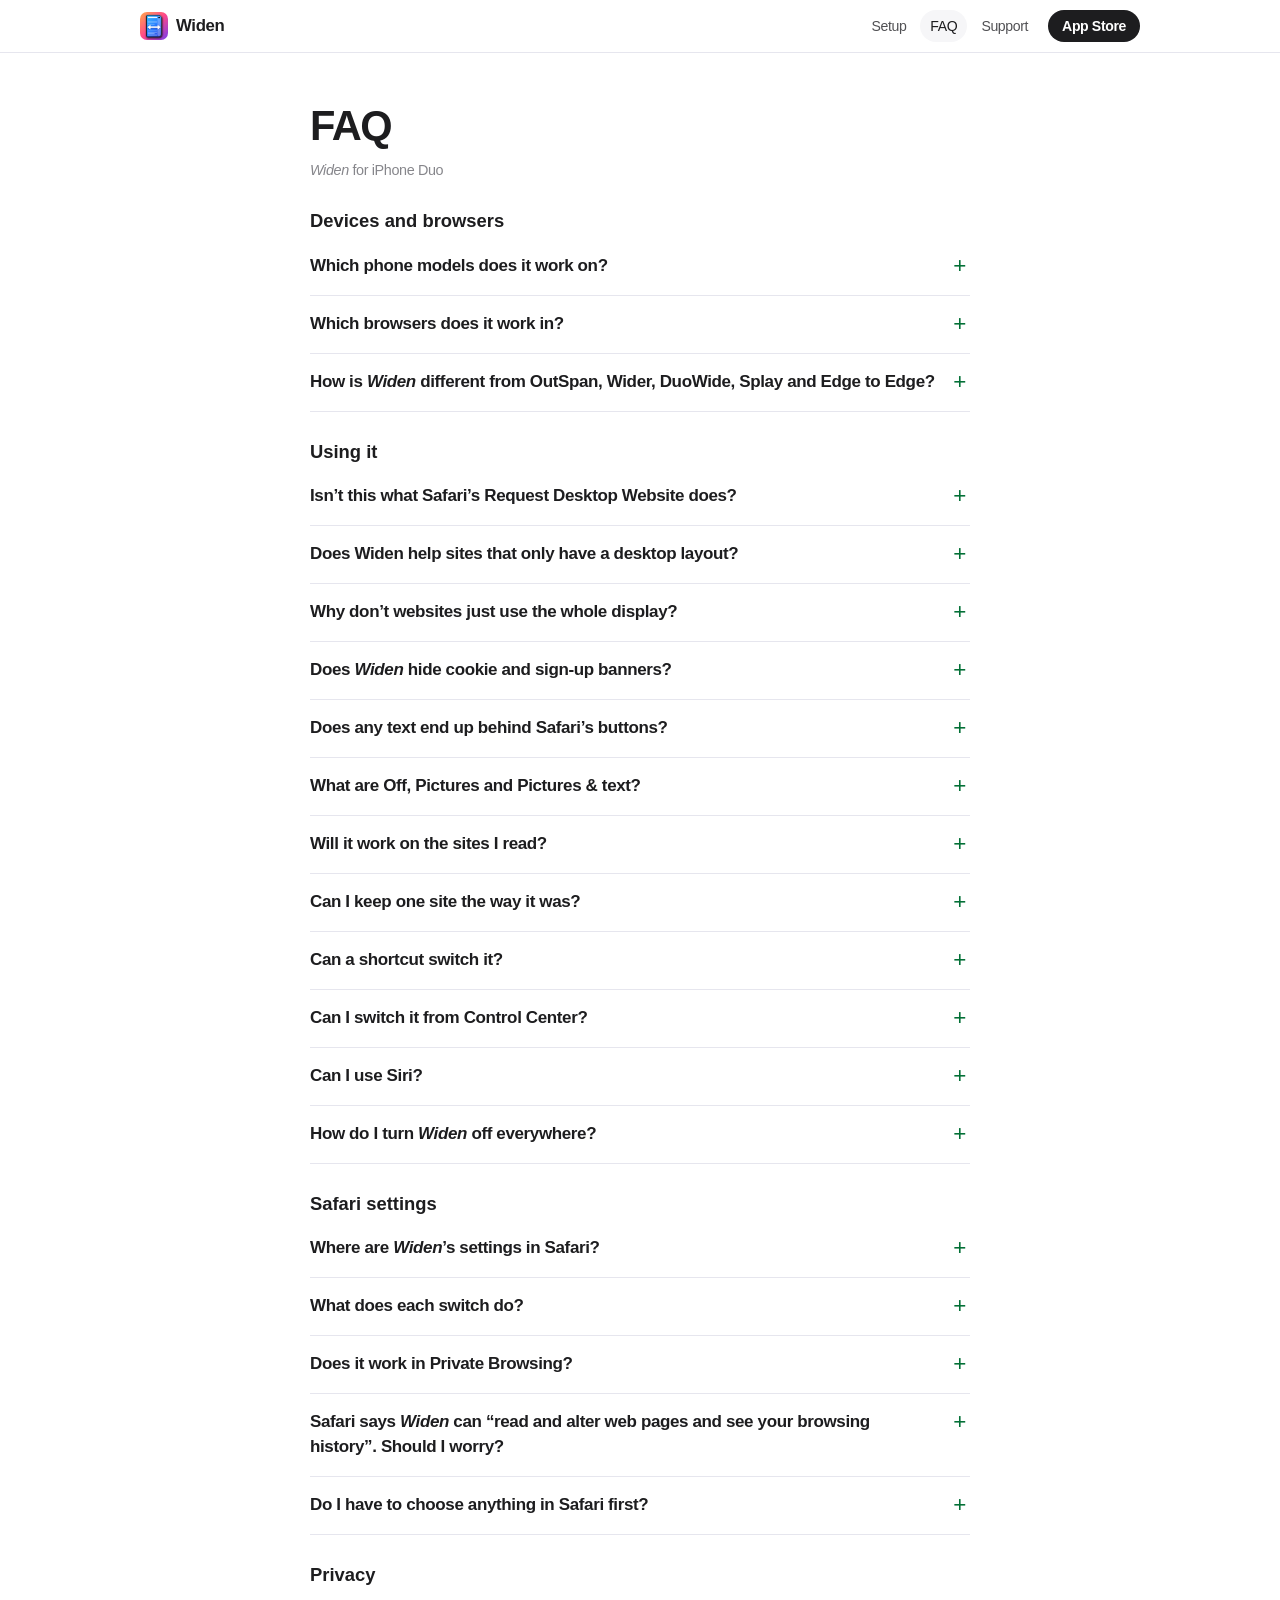
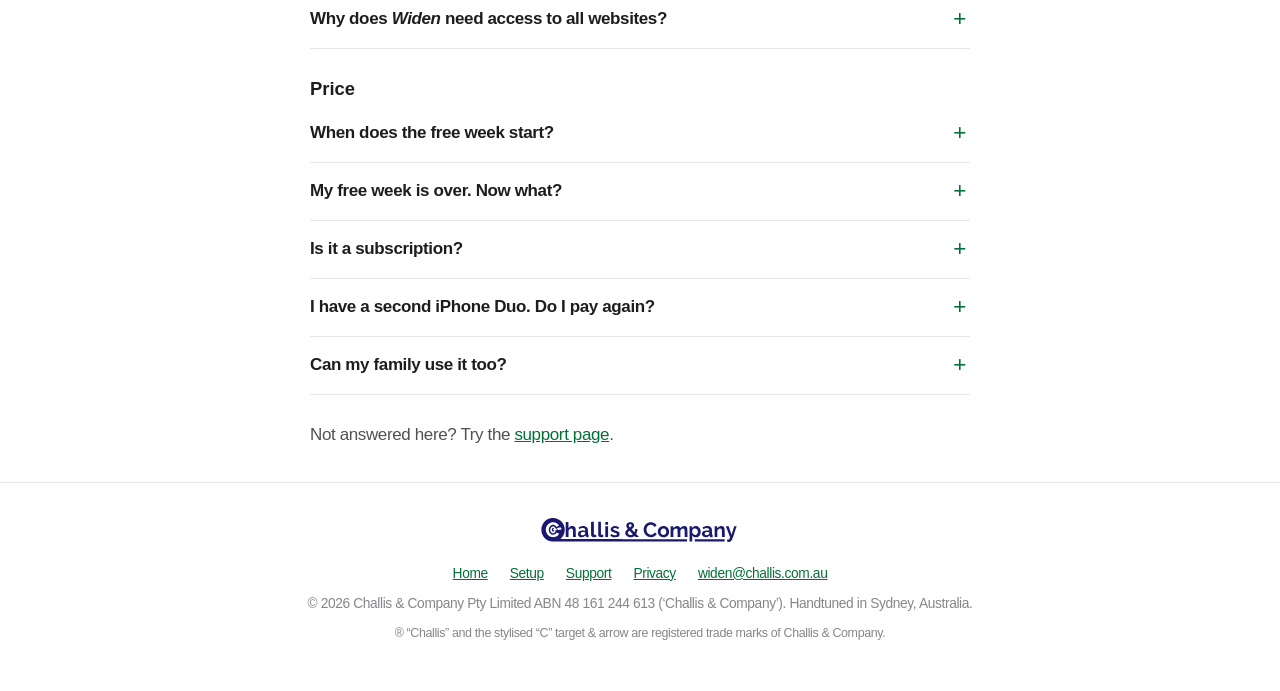
==== commit 99123fbc: "Search: sitemap, robots, canonical links, app details, IndexNow key; fresh Moon pictures A visible F" ====
--- a/faq/index.html
+++ b/faq/index.html
@@ -19,6 +19,7 @@
 <link rel="icon" type="image/png" sizes="16x16" href="../img/favicon-16.png">
 <link rel="stylesheet" href="../style.css?v=af453d93">
 <link rel="apple-touch-icon" href="../img/apple-touch-icon.png">
+<link rel="canonical" href="https://widen.challis.com.au/faq/">
 </head>
 <body>
 <a class="skip" href="#main">Skip to content</a>
@@ -42,6 +43,10 @@
       <details>
         <summary>Which browsers does it work in?</summary>
         <p>Safari. <em>Widen</em> is a Safari extension, and other browsers on iPhone can&rsquo;t run Safari extensions.</p>
+      </details>
+      <details>
+        <summary>How is <em>Widen</em> different from OutSpan, Wider, DuoWide, Splay and Edge to Edge?</summary>
+        <p>They all set out to use the empty column beside Safari on the iPhone Duo&rsquo;s outer display, so it&rsquo;s worth trying whichever suits you. <em>Widen</em> installs from the App Store and gives you three layouts, settings for each site, a one-tap button beside Safari&rsquo;s own, portrait and both landscape directions, Split View and Private Browsing, and hiding of cookie and sign-up banners. It collects no data. There&rsquo;s a free week, then one payment with no subscription.</p>
       </details>
     </div>
 
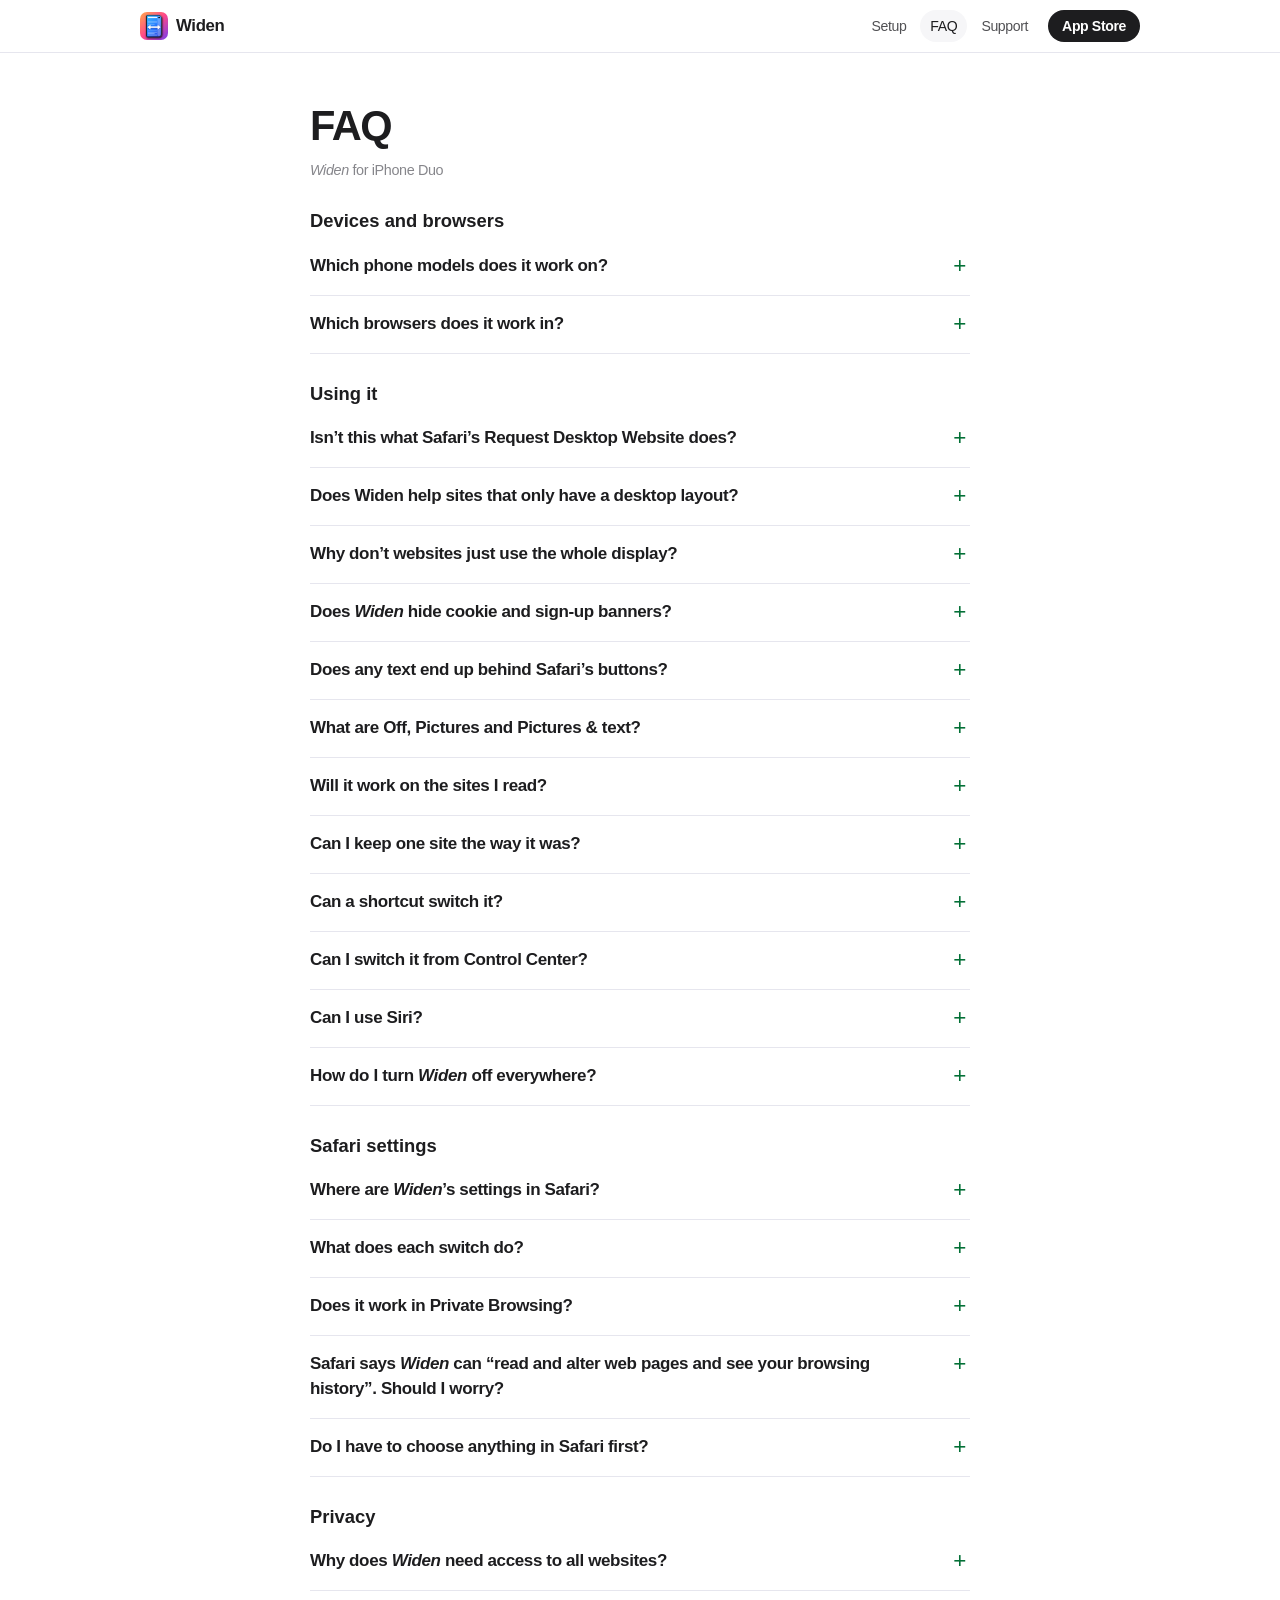
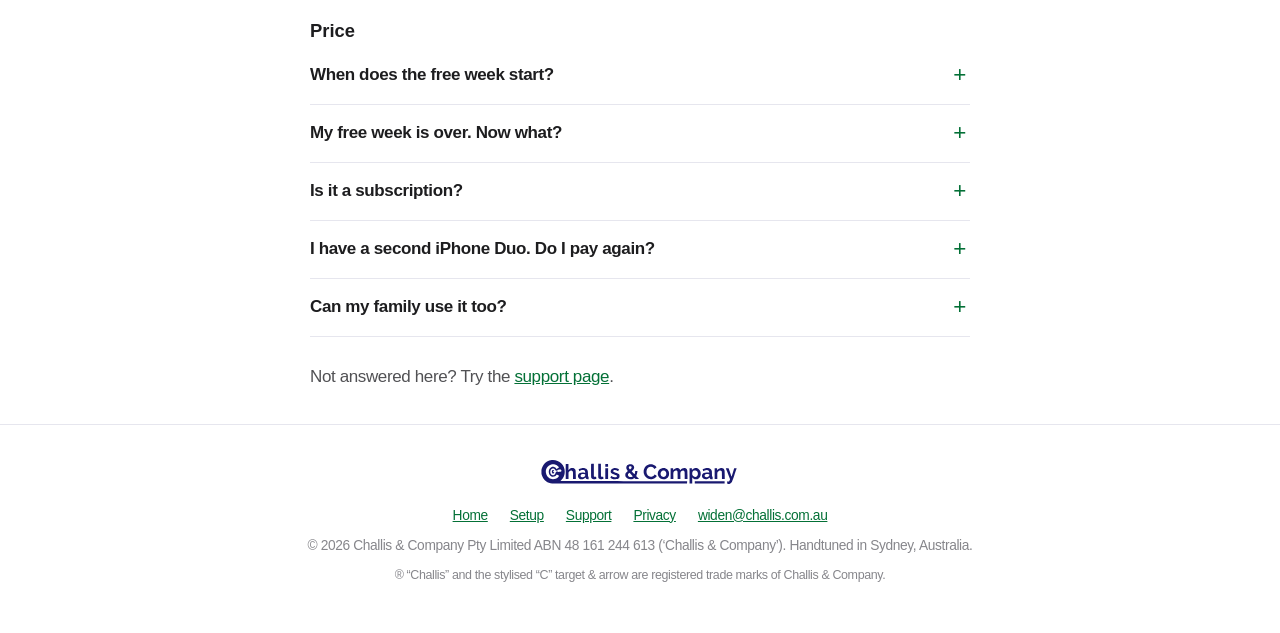
==== commit d2af588e: "FAQ: remove the comparison with other apps Co-Authored-By: Claude Opus 5.5 <noreply@anthropic.com>" ====
--- a/faq/index.html
+++ b/faq/index.html
@@ -43,10 +43,6 @@
       <details>
         <summary>Which browsers does it work in?</summary>
         <p>Safari. <em>Widen</em> is a Safari extension, and other browsers on iPhone can&rsquo;t run Safari extensions.</p>
-      </details>
-      <details>
-        <summary>How is <em>Widen</em> different from OutSpan, Wider, DuoWide, Splay and Edge to Edge?</summary>
-        <p>They all set out to use the empty column beside Safari on the iPhone Duo&rsquo;s outer display, so it&rsquo;s worth trying whichever suits you. <em>Widen</em> installs from the App Store and gives you three layouts, settings for each site, a one-tap button beside Safari&rsquo;s own, portrait and both landscape directions, Split View and Private Browsing, and hiding of cookie and sign-up banners. It collects no data. There&rsquo;s a free week, then one payment with no subscription.</p>
       </details>
     </div>
 
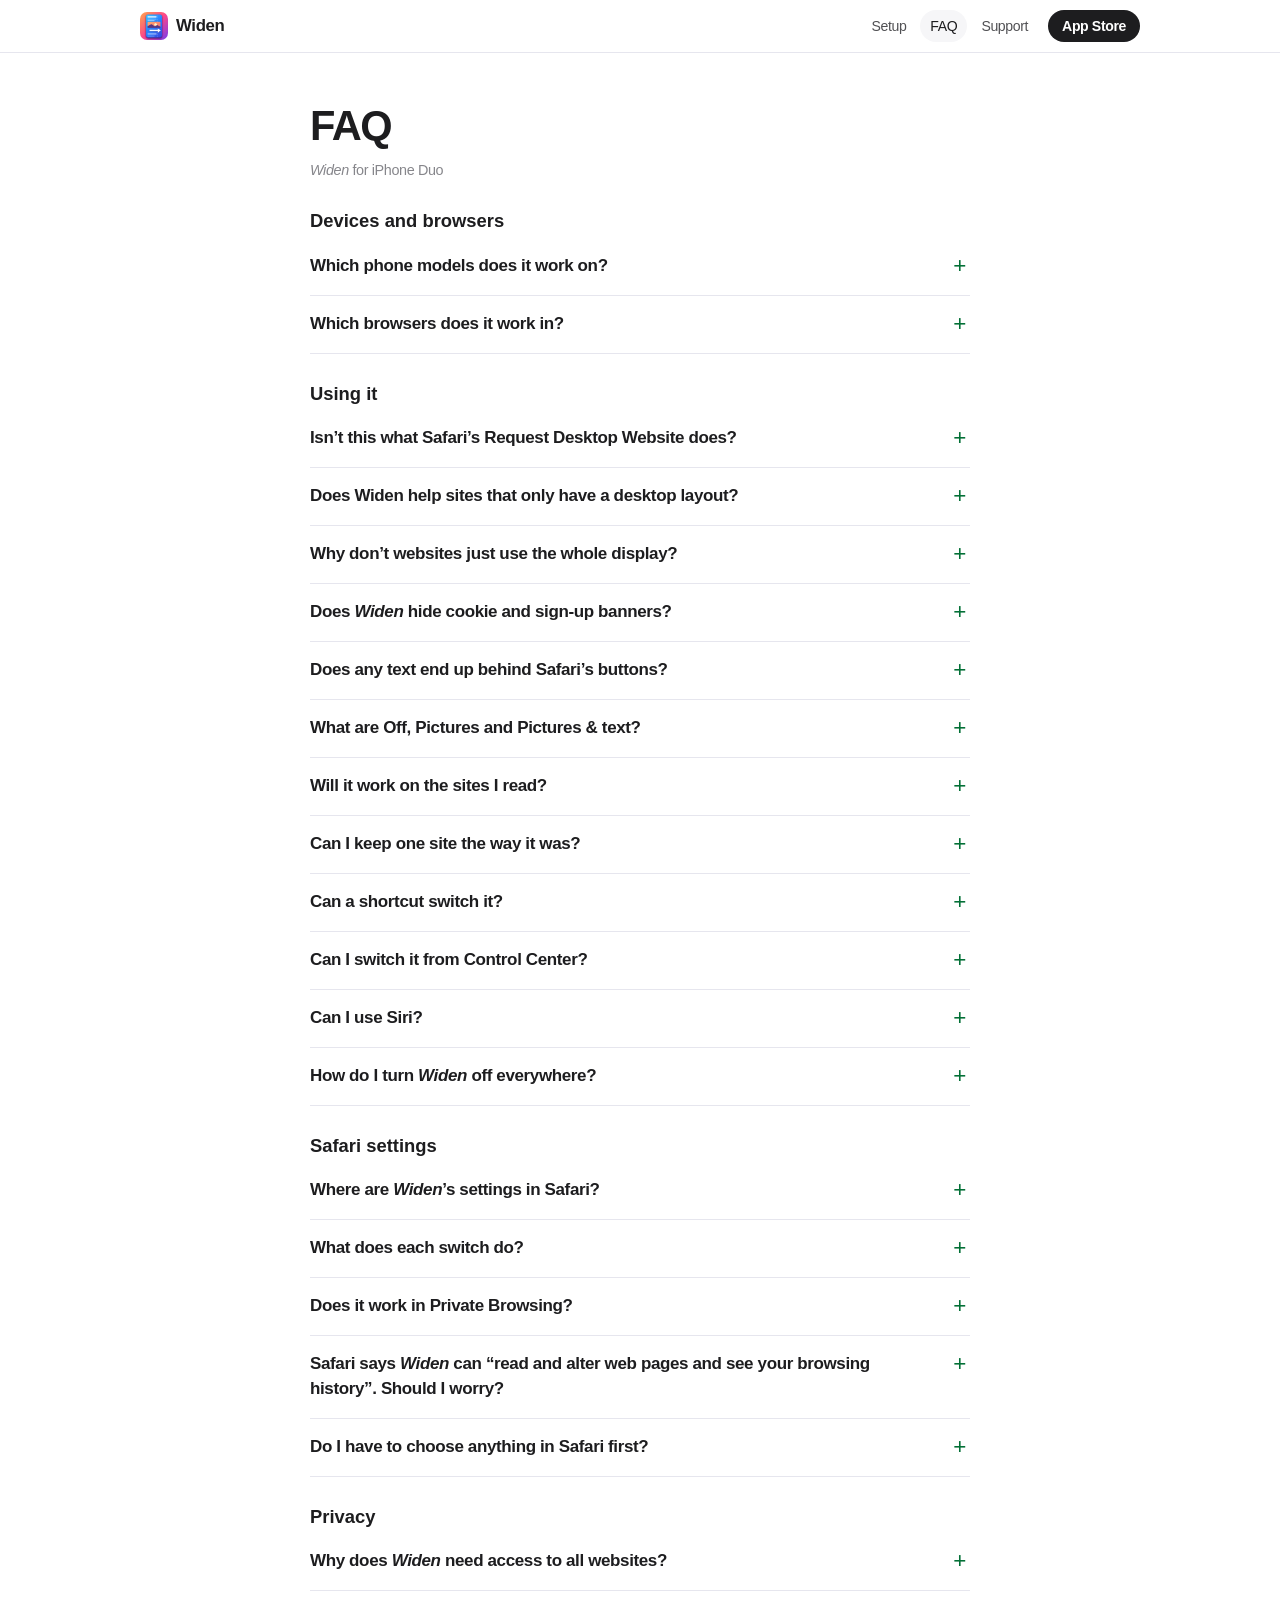
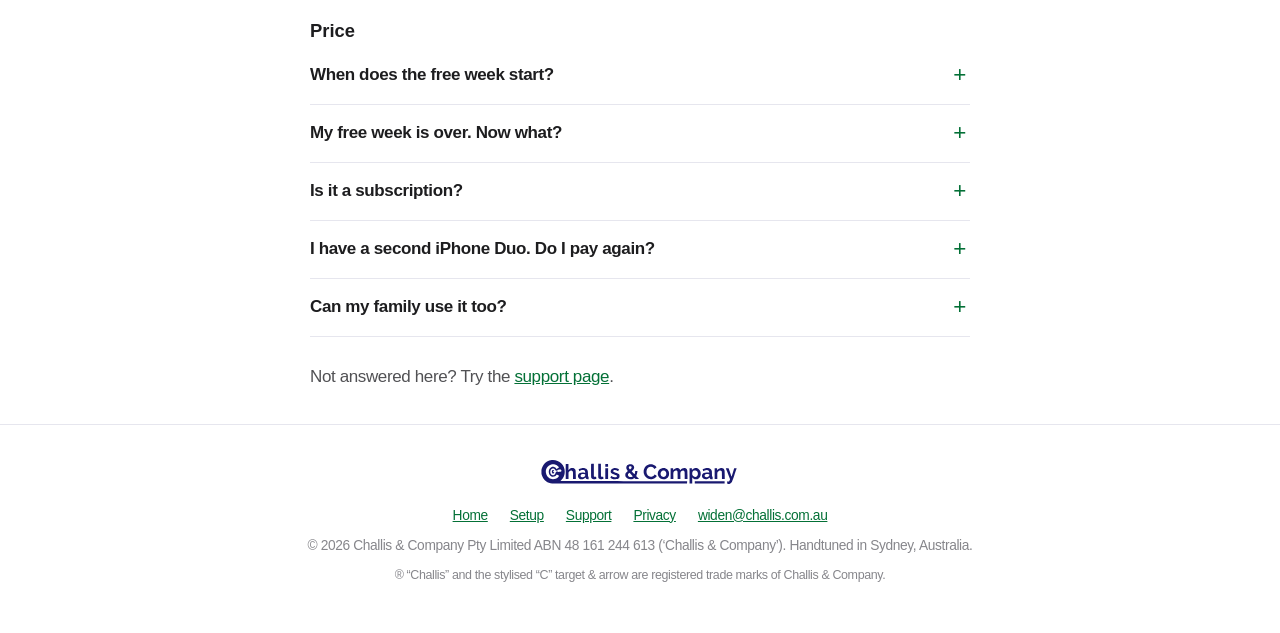
==== commit c4286747: "New Widen icon (a web page, not a phone) and the new button and panel drawings in the pictures Co-Au" ====
--- a/faq/index.html
+++ b/faq/index.html
@@ -10,22 +10,22 @@
 <meta property="og:title" content="FAQ — Widen for iPhone Duo">
 <meta property="og:description" content="Answers about Widen, the Safari extension for the iPhone Duo&#39;s outer display: phones, browsers, websites, privacy and the free week.">
 <meta property="og:url" content="https://widen.challis.com.au/faq/">
-<meta property="og:image" content="https://widen.challis.com.au/img/share.png?v=2">
+<meta property="og:image" content="https://widen.challis.com.au/img/share.png?v=3">
 <meta property="og:image:width" content="1200">
 <meta property="og:image:height" content="630">
 <meta property="og:image:alt" content="Google Maps on iPhone Duo's outer display, without and with Widen">
 <meta name="twitter:card" content="summary_large_image">
-<link rel="icon" type="image/png" sizes="32x32" href="../img/favicon-32.png">
-<link rel="icon" type="image/png" sizes="16x16" href="../img/favicon-16.png">
+<link rel="icon" type="image/png" sizes="32x32" href="../img/favicon-32.png?v=3">
+<link rel="icon" type="image/png" sizes="16x16" href="../img/favicon-16.png?v=3">
 <link rel="stylesheet" href="../style.css?v=af453d93">
-<link rel="apple-touch-icon" href="../img/apple-touch-icon.png">
+<link rel="apple-touch-icon" href="../img/apple-touch-icon.png?v=3">
 <link rel="canonical" href="https://widen.challis.com.au/faq/">
 </head>
 <body>
 <a class="skip" href="#main">Skip to content</a>
 <nav class="bar" aria-label="Widen">
   <div class="wrap">
-    <a class="bar-brand" href="../"><img src="../img/apple-touch-icon.png" alt=""><span class="bar-name">Widen</span></a>
+    <a class="bar-brand" href="../"><img src="../img/apple-touch-icon.png?v=3" alt=""><span class="bar-name">Widen</span></a>
     <div class="bar-links"><a href="../setup/">Setup</a><a href="../faq/" aria-current="page">FAQ</a><a href="../support/">Support</a><a class="bar-store" href="https://apps.apple.com/app/id6824905949">App Store</a></div>
   </div>
 </nav>
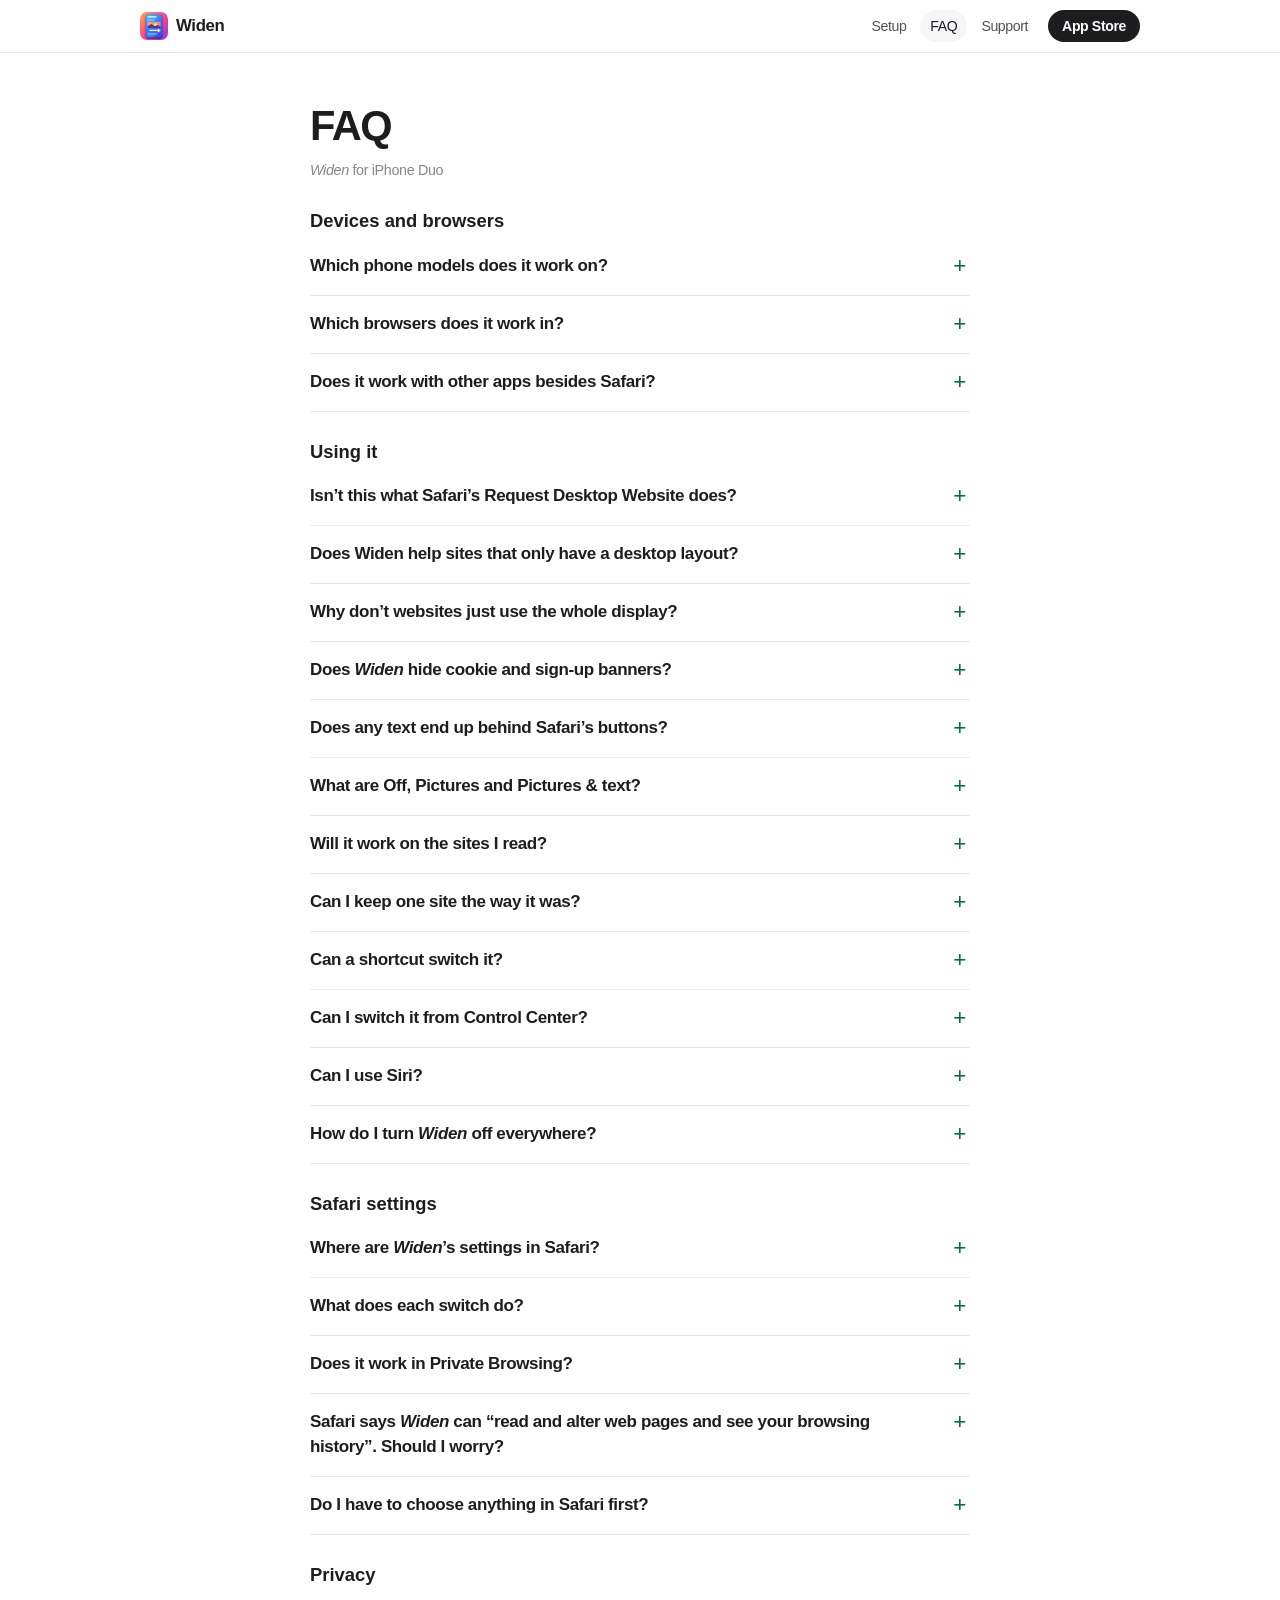
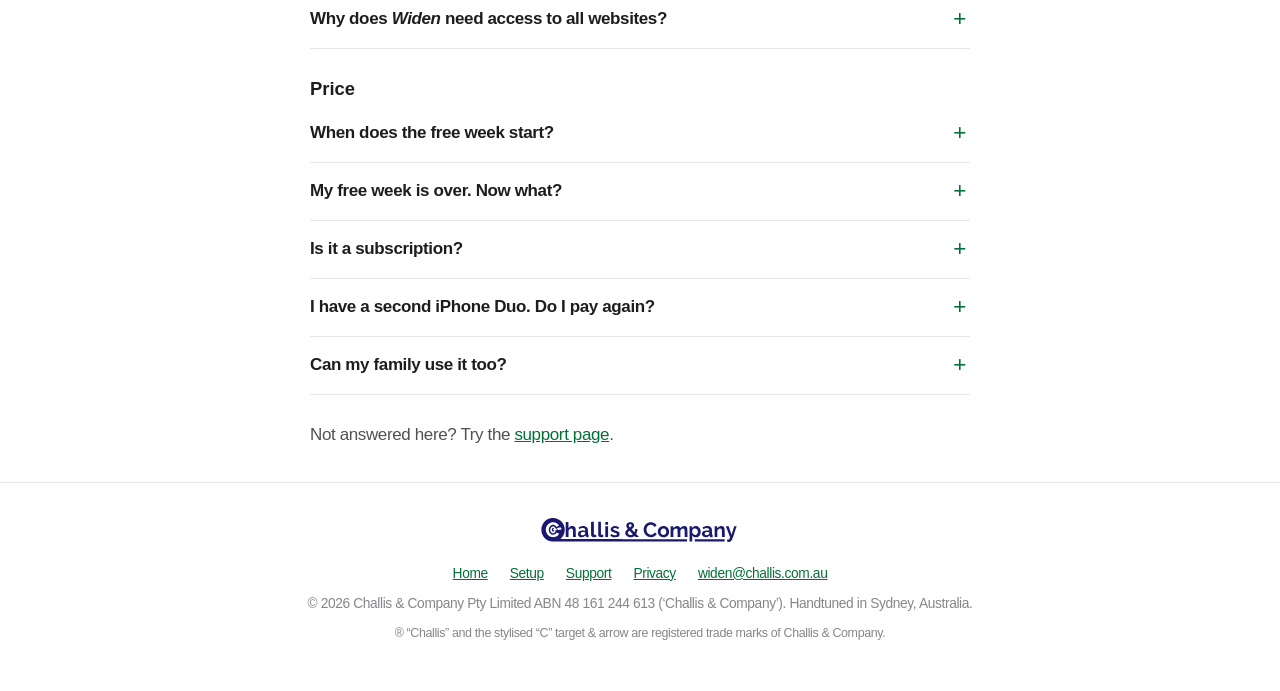
==== commit 10441940: "FAQ: other apps besides Safari" ====
--- a/faq/index.html
+++ b/faq/index.html
@@ -43,6 +43,10 @@
       <details>
         <summary>Which browsers does it work in?</summary>
         <p>Safari. <em>Widen</em> is a Safari extension, and other browsers on iPhone can&rsquo;t run Safari extensions.</p>
+      </details>
+      <details>
+        <summary>Does it work with other apps besides Safari?</summary>
+        <p>No. <em>Widen</em> only changes web pages in Safari itself. Other apps, including ones that open links in a browser of their own inside the app (as Mail, Reddit and many news apps do), can&rsquo;t run Safari extensions, so <em>Widen</em> can&rsquo;t reach them. To read a link from another app with <em>Widen</em>, open it in Safari: look for <strong>Open in Safari</strong> in that app&rsquo;s menu or share sheet.</p>
       </details>
     </div>
 
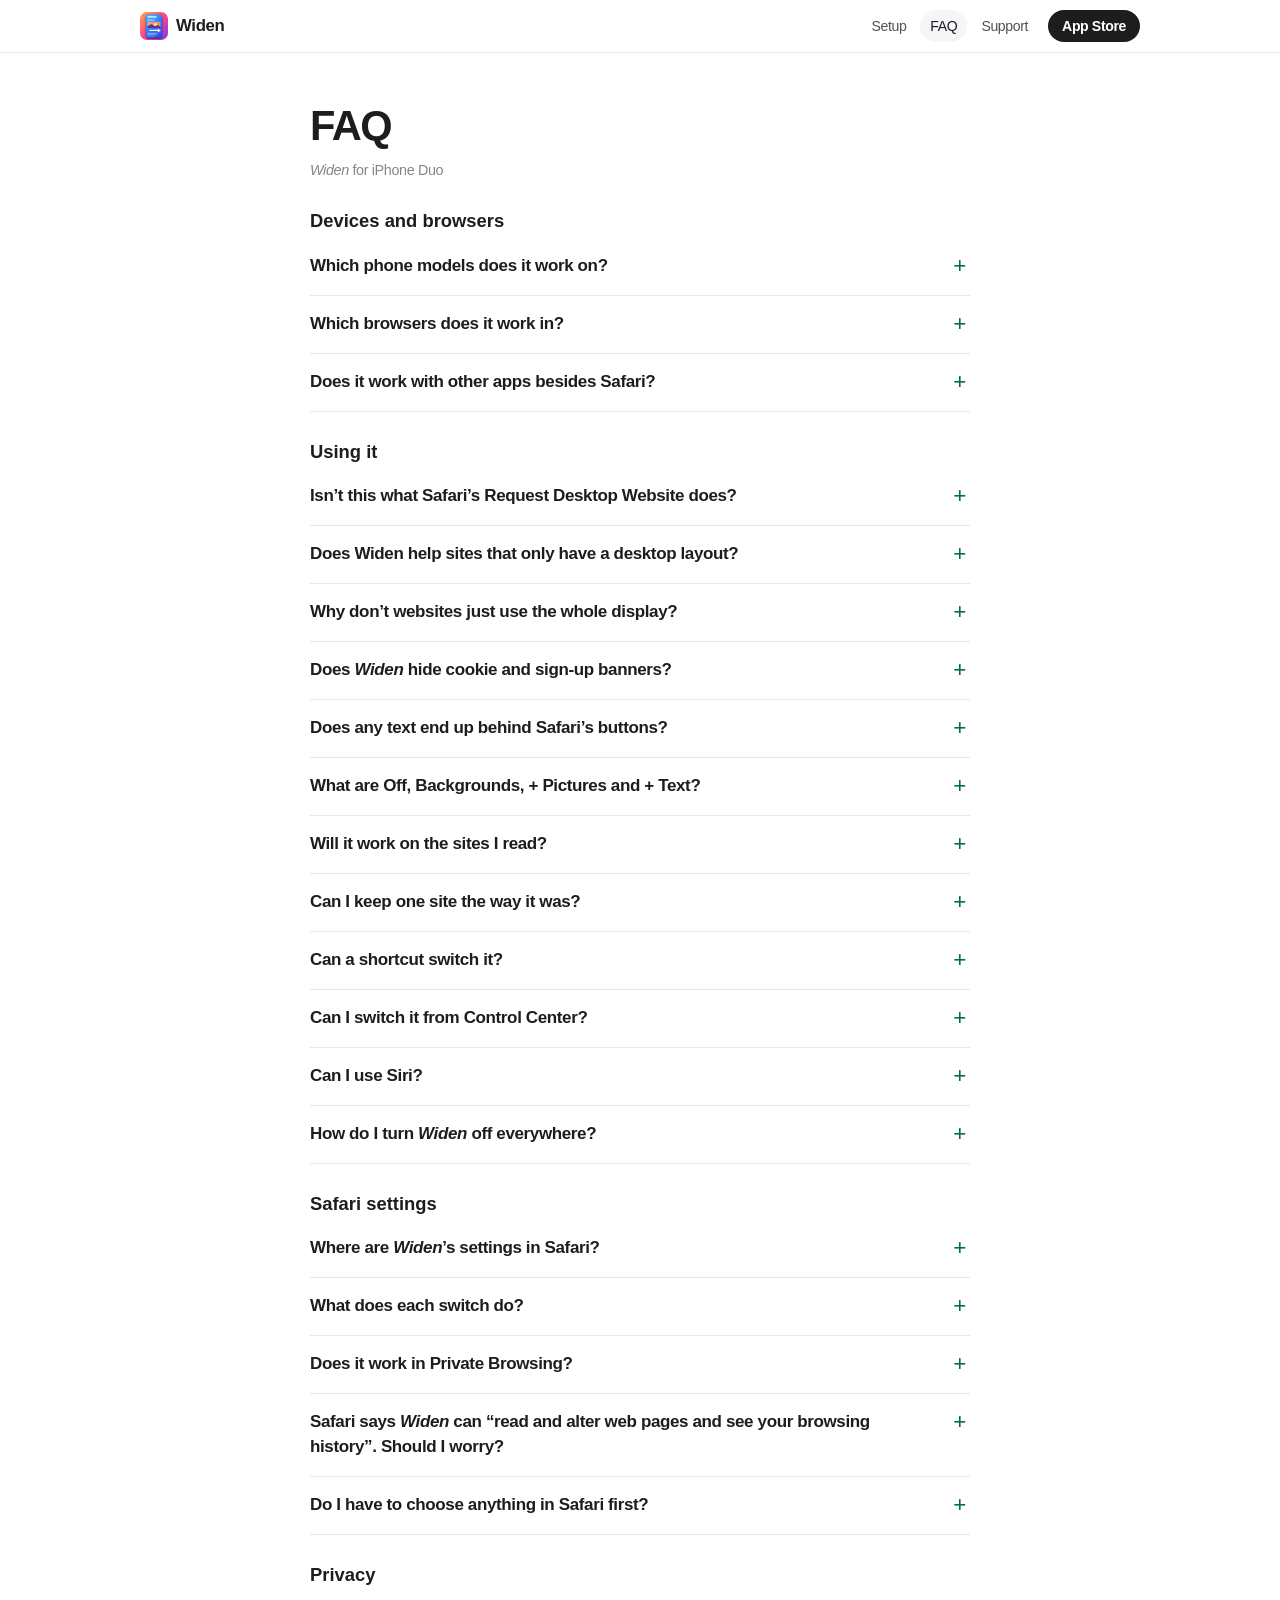
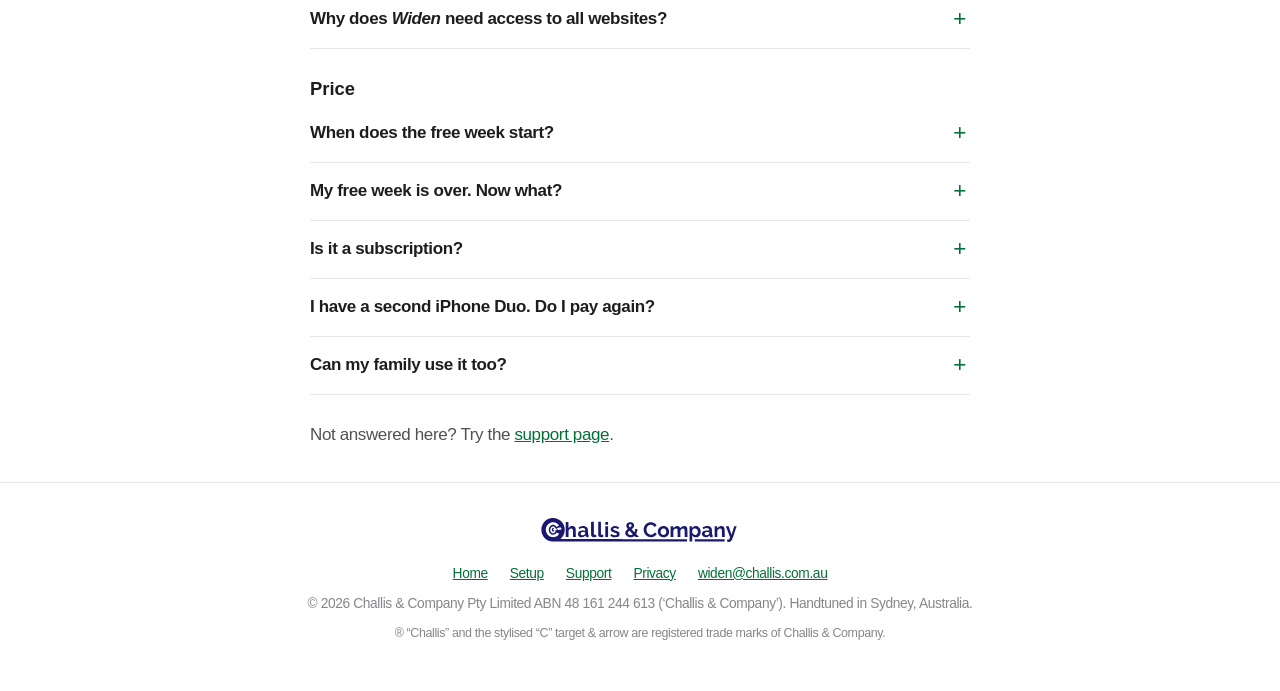
==== commit 8de1b343: "Site for 1.0.4: four ways to read (+ names), new panel picture and the button's touch-and-hold menu;" ====
--- a/faq/index.html
+++ b/faq/index.html
@@ -17,7 +17,7 @@
 <meta name="twitter:card" content="summary_large_image">
 <link rel="icon" type="image/png" sizes="32x32" href="../img/favicon-32.png?v=3">
 <link rel="icon" type="image/png" sizes="16x16" href="../img/favicon-16.png?v=3">
-<link rel="stylesheet" href="../style.css?v=af453d93">
+<link rel="stylesheet" href="../style.css?v=f96f232d">
 <link rel="apple-touch-icon" href="../img/apple-touch-icon.png?v=3">
 <link rel="canonical" href="https://widen.challis.com.au/faq/">
 </head>
@@ -74,8 +74,8 @@
         <p>Not in the standard <strong>Pictures</strong> mode: text runs up to the buttons and stops, and only pictures, tables and backgrounds go behind them. If you&rsquo;d rather have every line full width, choose <strong>Pictures &amp; text</strong>. Site headers and menus stay clear of the camera either way.</p>
       </details>
       <details>
-        <summary>What are Off, Pictures and Pictures &amp; text?</summary>
-        <ul class=\"modes\"><li><strong>Off</strong>: Safari as usual.</li><li><strong>Pictures</strong>: photos, backgrounds and tables use the full width; text stops at Safari&rsquo;s buttons.</li><li><strong>Pictures &amp; text</strong>: text runs under the buttons too.</li></ul>
+        <summary>What are Off, Backgrounds, + Pictures and + Text?</summary>
+        <ul class=\"modes\"><li><strong>Off</strong>: Safari as usual.</li><li><strong>Backgrounds</strong>: the page&rsquo;s colours and pinned bars reach the edge; pictures and text keep Safari&rsquo;s usual width.</li><li><strong>+ Pictures</strong>: photos, backgrounds and tables use the full width too; text stops at Safari&rsquo;s buttons.</li><li><strong>+ Text</strong>: text runs under the buttons too.</li></ul>
         <p>Choose one as the default for every site, and a different one for any site you like.</p>
       </details>
       <details>
--- a/style.css
+++ b/style.css
@@ -256,6 +256,8 @@
 .path { font-weight: 600; color: var(--ink); }
 
 .panel-one { max-width: 320px; margin: 28px auto 0; text-align: center; }
+.panel-pair { display: flex; flex-wrap: wrap; justify-content: center; gap: 0 28px; }
+.panel-pair .panel-one { flex: 1 1 260px; margin-left: 0; margin-right: 0; }
 .panel-one img { display: block; width: 100%; height: auto; }
 .panel-one figcaption { font-size: .9rem; color: var(--soft); margin-top: 4px; }
 .panels { display: grid; grid-template-columns: repeat(2, minmax(0, 300px)); justify-content: center; gap: 24px; margin-top: 28px; }
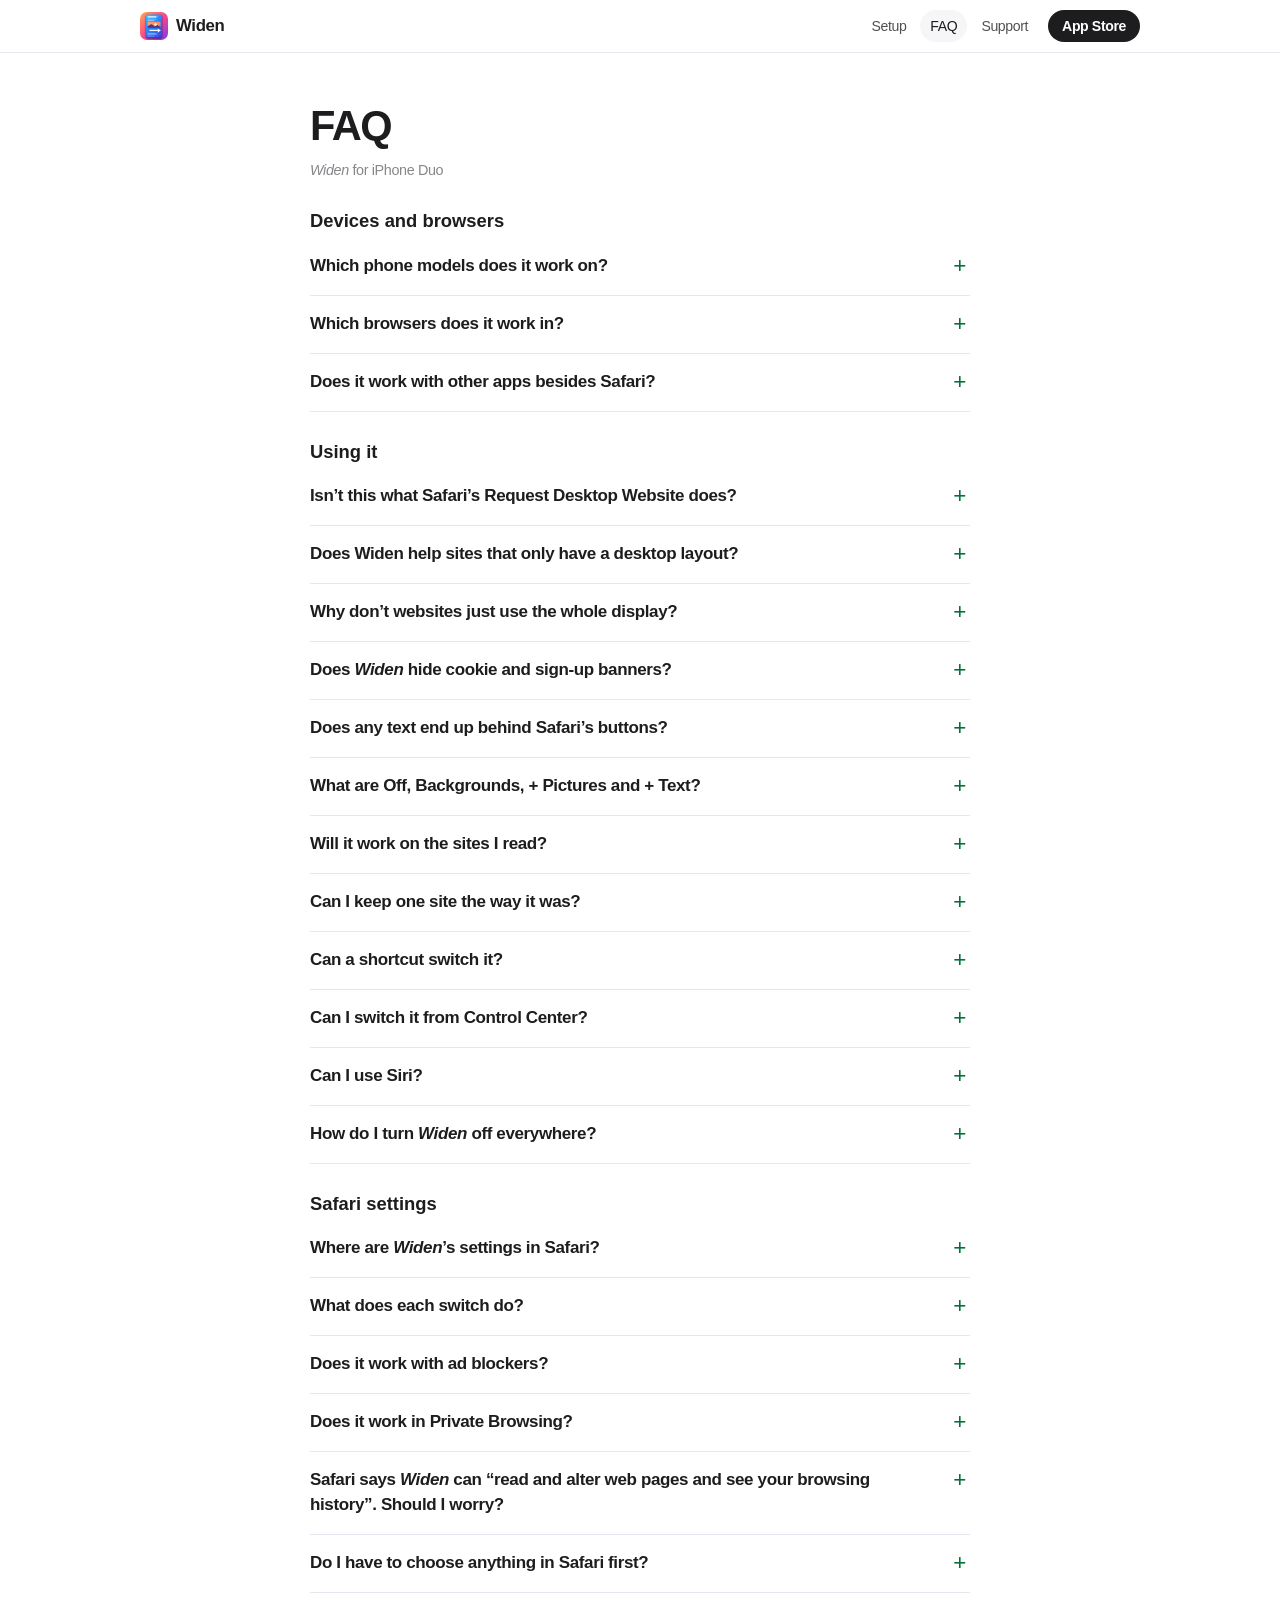
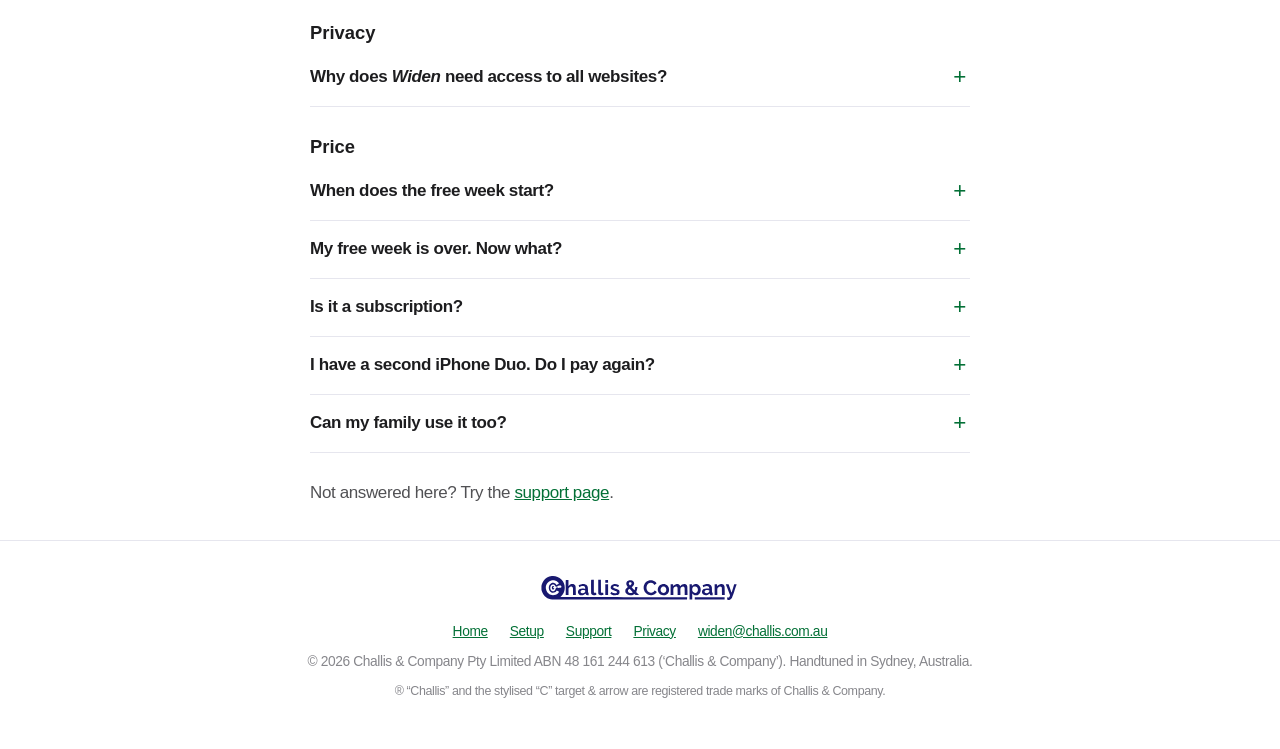
==== commit e61965bb: "FAQ: ad blockers" ====
--- a/faq/index.html
+++ b/faq/index.html
@@ -115,6 +115,10 @@
         <p><strong>Allow Extension</strong> is the main switch: with it off, <em>Widen</em> does nothing at all. Under it, <strong>All Websites</strong> should be set to <strong>Allow</strong> so <em>Widen</em> can work on every page. <strong>Ask</strong> makes Safari check with you site by site, and until you allow a site, <em>Widen</em> can&rsquo;t see it (its panel tells you how to allow it). <strong>Private Browsing</strong> is a separate switch, covered below.</p>
       </details>
       <details>
+        <summary>Does it work with ad blockers?</summary>
+        <p>Yes. Use your favourite ad blocker alongside <em>Widen</em>: they work well together. Ad blockers remove ads from the page, and <em>Widen</em> lays out what&rsquo;s left across the whole display.</p>
+      </details>
+      <details>
         <summary>Does it work in Private Browsing?</summary>
         <p>Only if you let it. Safari doesn&rsquo;t run extensions in Private Browsing unless you switch on <strong>Private Browsing</strong> in <em>Widen</em>&rsquo;s Safari settings.</p>
         <p>If you do, your privacy is unchanged. <em>Widen</em> never records which pages you open, keeps no history, and sends nothing off your iPhone, so it has nothing to leave behind when you close a private tab. It only adjusts how each page is laid out, then forgets it.</p>
